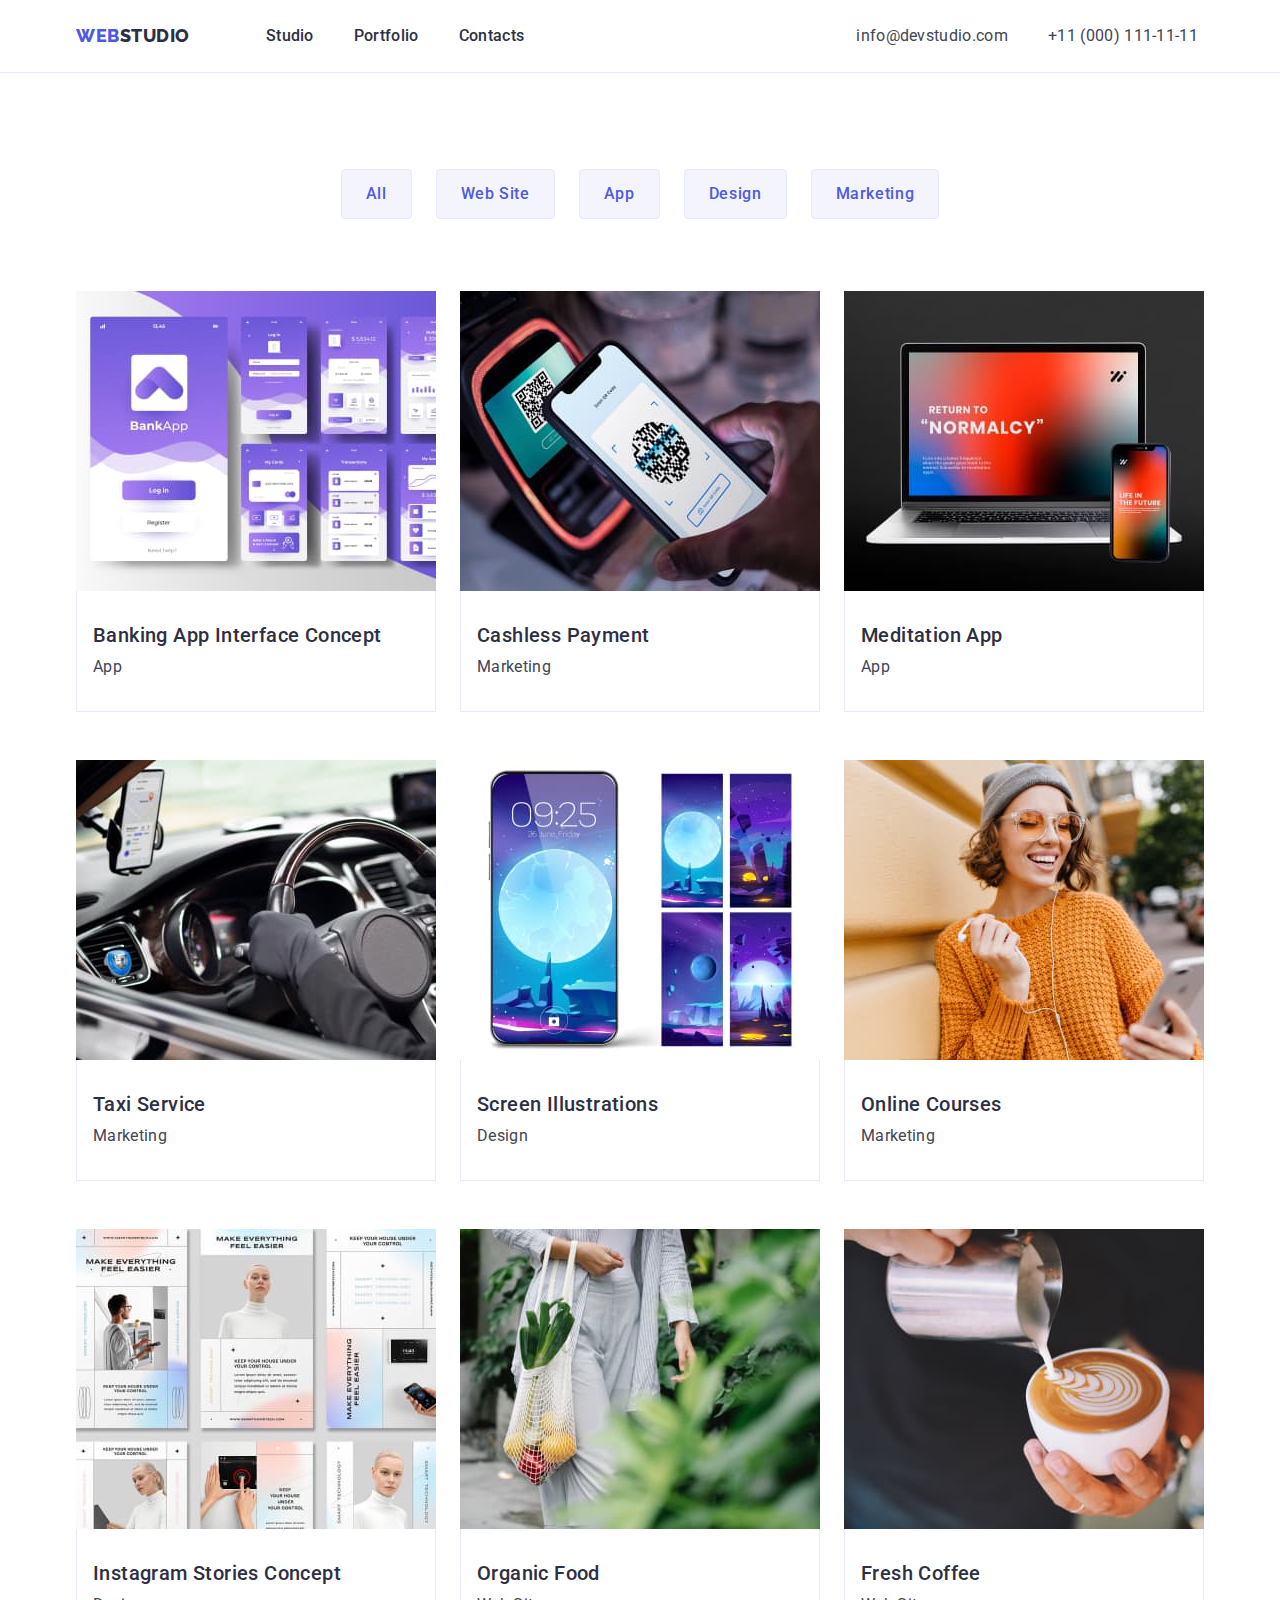
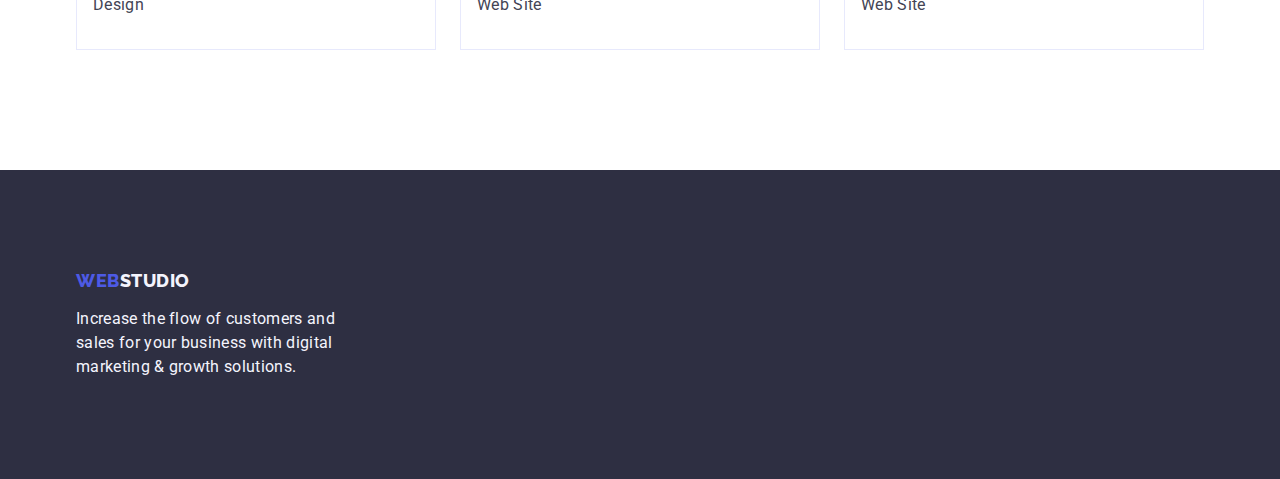
==== portfolio.html @ 588d0594 "Initial commit" ====
<!DOCTYPE html>
<html lang="en">

<head>
    <meta charset="UTF-8">
    <meta http-equiv="X-UA-Compatible" content="IE=edge">
    <meta name="viewport" content="width=device-width, initial-scale=1.0">
    <meta name="description" content="Effective Solutions for Your Business">
    <title>Portfolio</title>

    <link href="https://cdn.jsdelivr.net/npm/modern-normalize@2.0.0/modern-normalize.min.css" rel="stylesheet">

    <link rel="stylesheet" href="./css/styles.css">
    <link
        href="https://fonts.googleapis.com/css2?family=Raleway:wght@800&family=Roboto:wght@400;500;700;900&display=swap"
        rel="stylesheet">
    <link rel="preconnect" href="https://fonts.googleapis.com">
    <link rel="preconnect" href="https://fonts.gstatic.com" crossorigin>

</head>

<body>
    <header class="header">
        <div class="container header-container">
            <!-- Navigation -->
            <nav class="nav-block">
                <a href="./index.html" class="logo link">Web<span class="header-logo-studio">Studio</span></a>
                <ul class="list nav-list">
                    <li> <a href="./index.html" class="nav-link link">Studio</a>
                    </li>
                    <li> <a href="./portfolio.html" class="nav-link link">Portfolio</a>
                    </li>
                    <li> <a href="" class="nav-link link">Contacts</a>
                    </li>
                </ul>
            </nav>

            <!-- Contacts -->
            <address class="contacts">
                <ul class="list contacts-list">
                    <li><a href="mailto:info@devstudio.com" class="contacts-link link">info@devstudio.com</a>
                    </li>
                    <li><a href="tel:+110001111111" class="contacts-link link">+11 (000) 111-11-11</a></li>
                </ul>
            </address>
        </div>
    </header>



    <main>
        <section class="section-portfolio">
            <div class="container">
                <h1 class="visually-hidden">Portfolio</h1>
                <ul class="button-list list">
                    <li><button type="button" class="filter-button">All</button></li>
                    <li><button type="button" class="filter-button">Web Site</button></li>
                    <li><button type="button" class="filter-button">App</button></li>
                    <li><button type="button" class="filter-button">Design</button></li>
                    <li><button type="button" class="filter-button">Marketing</button></li>
                </ul>

                <!-- row1 -->
                <ul class="row-list list">
                    <li class="row-list-item">
                        <a href="" class="link">
                            <img src="./images/Portfolio/img1-1.jpg" alt="bank app" width="360" height="300">
                            <div class="project-card-container">
                                <h2 class="project-card-title">Banking App Interface Concept</h2>
                                <p class="project-card-text">App</p>
                            </div>
                        </a>
                    </li>
                    <li class="row-list-item">
                        <a href="" class="link"><img src="./images/Portfolio/img1-2.jpg" alt="payment" width="360"
                                height="300">
                            <div class="project-card-container">
                                <h2 class="project-card-title">Cashless Payment</h2>
                                <p class="project-card-text">Marketing</p>
                            </div>
                        </a>
                    </li>
                    <li class="row-list-item">
                        <a href="" class="link"><img src="./images/Portfolio/img1-3.jpg" alt="meditation app"
                                width="360" height="300">
                            <div class="project-card-container">
                                <h2 class="project-card-title">Meditation App</h2>
                                <p class="project-card-text">App</p>
                            </div>
                        </a>
                    </li>

                    <li class="row-list-item">
                        <a href="" class="link">
                            <img src="./images/Portfolio/img2-1.jpg" alt="taxi driver" width="360" height="300">
                            <div class="project-card-container">
                                <h2 class="project-card-title">Taxi Service</h2>
                                <p class="project-card-text">Marketing</p>
                            </div>
                        </a>
                    </li>
                    <li class="row-list-item">
                        <a href="" class="link">
                            <img src="./images/Portfolio/img2-2.jpg" alt="screen illustrations" width="360"
                                height="300">
                            <div class="project-card-container">
                                <h2 class="project-card-title">Screen Illustrations</h2>
                                <p class="project-card-text">Design</p>
                            </div>
                        </a>
                    </li>
                    <li class="row-list-item">
                        <a href="" class="link">
                            <img src="./images/Portfolio/img2-3.jpg" alt="woman with phone" width="360" height="300">
                            <div class="project-card-container">
                                <h2 class="project-card-title">Online Courses</h2>
                                <p class="project-card-text">Marketing</p>
                            </div>
                        </a>
                    </li>

                    <li class="row-list-item">
                        <a href="" class="link">
                            <img src="./images/Portfolio/img3-1.jpg" alt="Instagram Stories" width="360" height="300">
                            <div class="project-card-container">
                                <h2 class="project-card-title">Instagram Stories Concept</h2>
                                <p class="project-card-text">Design</p>
                            </div>
                        </a>
                    </li>
                    <li class="row-list-item">
                        <a href="" class="link">
                            <img src="./images/Portfolio/img3-2.jpg" alt="Organic Food" width="360" height="300">
                            <div class="project-card-container">
                                <h2 class="project-card-title">Organic Food</h2>
                                <p class="project-card-text">Web Site</p>
                            </div>
                        </a>
                    </li>
                    <li class="row-list-item">
                        <a href="" class="link">
                            <img src="./images/Portfolio/img3-3.jpg" alt="Fresh Coffee" width="360" height="300">
                            <div class="project-card-container">
                                <h2 class="project-card-title">Fresh Coffee</h2>
                                <p class="project-card-text">Web Site</p>
                            </div>
                        </a>
                    </li>
                </ul>
            </div>
        </section>
    </main>




    <!-- footer -->
    <footer class="footer">
        <div class="container">
            <a href="./index.html" class="footer-logo footer-link">Web<span class="footer-logo-studio">Studio</span>
            </a>
            <p class="footer-text">Increase the flow of customers and sales for your business with digital marketing &
                growth solutions.</p>
        </div>
    </footer>

</body>
---- css/styles.css ----
:root {
    --primary-brand-color: #4D5AE5;
    --navbar-color: #2E2F42;
    --navbar-contacts-color: #434455;
    --footer-text-color: #F4F4FD;
    --button-border-color: #e7e9fc;
}

body {
    font-family: 'Raleway', sans-serif;
    font-family: "Roboto", sans-serif;
    background: #FFFFFF;
    min-height: 100vh;
    color: #434455
}

main {}

h1,
h2,
h3,
h4,
h5,
h6,
ul,
li,
p {
    margin: 0;
}

header {
    background: #FFFFFF;
}

a {
    text-decoration: none;
}

ul {
    list-style-type: none;
}

.list {
    list-style: none;
}

.link {
    text-decoration: none;
}

.link:hover {
    color: #404bbf
}

.link:active {
    color: #404bbf;
}

.link:focus {
    color: #404bbf;
}

img {
    display: block;
}

.container {
    width: 1158px;
    margin: 0 auto;
    padding: 0 15px;
}

.section {
    margin: 0 auto;
    padding: 0 15px
}

/*=============================================
=                   header                    =
=============================================*/

.header {
    border-bottom: 1px solid #e7e9fc;
    padding: 24px 0;
}

.header-container {
    display: flex;
    padding-right: 0;
    padding-left: 0;
    padding: 0 15px;
}


.logo {
    color: var(--primary-brand-color);
    font-family: "Raleway", sans-serif;
    text-decoration: none;
    text-transform: uppercase;
    font-weight: 800;
    font-size: 18px;
    line-height: 1.17;
    letter-spacing: 0.03em;
    margin-right: 76px;
}


.header-logo-studio {
    color: var(--navbar-color);
}

.nav-block {
    display: flex;
    align-items: center;
    margin-right: 332px;
}

.nav-list {
    display: flex;
    gap: 40px;
    padding-left: 0;
}

.nav-link {
    font-weight: 500;
    font-size: 16px;
    line-height: 1.5;
    letter-spacing: 0.02em;
    color: var(--navbar-color);
    padding: 24px 0;
}

.nav-link:hover {
    color: #404bbf
}

.nav-link:active {
    color: #404bbf
}

.contacts {
    font-style: normal;

}

.contacts-list {
    display: flex;
    padding-left: 0;
    gap: 40px;
}

.contacts-link {
    font-size: 16px;
    line-height: 1.5;
    letter-spacing: 0.02em;
    color: var(--navbar-contacts-color);
    line-height: 24px;
}


.contacts-link:hover {
    color: #404bbf;
}

.contacts-link:active {
    color: #404bbf;
}

.contacts-link:focus {
    color: #404bbf;
}

/*=============================================
=                    main                     =
=============================================*/

/* 1 Section Title block */
.title-block {
    background: #2E2F42;
    padding: 188px 0;
}

.title-container {
    padding: 0;
    max-width: 496px;
    align-items: center;
    margin: 0 auto;
}

.title-text {
    display: flex;
    font-style: normal;
    font-weight: 700;
    font-size: 56px;
    line-height: 1.07;
    text-align: center;
    letter-spacing: 0.02em;
    color: #FFFFFF;
    margin-bottom: 48px;
    max-width: 496px;


}

.title-button {
    font-family: "Roboto", sans-serif;
    font-weight: 500;
    font-size: 16px;
    letter-spacing: 0.04em;
    color: #FFFFFF;
    cursor: pointer;
    background-color: var(--primary-brand-color);
    font-style: normal;
    line-height: 1.5;

    margin-top: 48px;
    margin: 0 auto;
    display: block;
    min-width: 169px;
    height: 56px;
    border: none;
    border-radius: 4px;
}

.title-button:hover {
    background-color: #404BBF;
}

.title-button:active {
    background-color: #404BBF;
}

.title-button:focus {
    background-color: #404BBF;
}

/* 2 Section about */

.visually-hidden {
    position: absolute;
    width: 1px;
    height: 1px;
    margin: -1px;
    border: 0;
    padding: 0;

    white-space: nowrap;
    clip-path: inset(100%);
    clip: rect(0 0 0 0);
    overflow: hidden;
}

.about {
    padding: 120px 0;
}

.about-title {
    font-weight: 500;
    font-size: 20px;
    line-height: 1.2;
    letter-spacing: 0.02em;
    color: var(--navbar-color);

}

.about-list {
    display: flex;
    gap: 24px;
    max-height: 104px;
    padding-left: 0;
}

.about-list-item {
    width: calc((100% - 72px) / 4);
}

.section-about-title {
    font-weight: 500;
    font-size: 20px;
    line-height: 1.2;
    letter-spacing: 0.02em;
    color: var(--navbar-color);
    margin-bottom: 8px;
}

.section-about-text {
    font-size: 16px;
    line-height: 1.5;
    letter-spacing: 0.02em;
    color: var(--navbar-contacts-color);
}

/* 3 Section work */

.work {
    padding-bottom: 120px;
}

.section-work-title {
    font-weight: 700;
    font-size: 36px;
    text-transform: capitalize;
    color: var(--navbar-color);
    line-height: 1.11;
    letter-spacing: 0.02em;
    text-align: center;
    margin-bottom: 72px;
    margin-top: 0;
}

.work-list {
    display: flex;
    gap: 24px;
    padding-left: 0;
}

.work-list-item {
    width: calc((100% - 48px)/3);
}

/* 4 Section Team */
.team {
    padding: 120px 0;
    background-color: #F4F4FD;
}


.team-title {
    font-family: 'Roboto';
    font-style: normal;
    font-weight: 700;
    font-size: 36px;
    line-height: 1.11;
    text-align: center;
    letter-spacing: 0.02em;
    text-transform: capitalize;
    color: #2E2F42;
    margin-bottom: 72px;
}

.team-list {
    display: flex;
    gap: 24px;

    padding-left: 0;

    margin-top: 0px;
    margin-bottom: 0px;
}

.team-list-item {
    text-align: center;
    background: #FFFFFF;
    width: calc((100% - 3 * 24px) / 4);
    border-radius: 0px 0px 4px 4px;
}

.team-card-container {
    padding: 32px 16px;
}

.team-list-name {
    font-style: normal;
    font-weight: 500;
    font-size: 20px;
    line-height: 1.2;
    text-align: center;
    letter-spacing: 0.02em;
    color: #2E2F42;
    margin-bottom: 8px;
    margin-top: 0;
}

.team-list-text {
    font-size: 16px;
    line-height: 1.5;
    letter-spacing: 0.02em;
    text-align: center;
    margin: 0;
}

/*=============================================
=                   footer                    =
=============================================*/
.footer {
    background: #2E2F42;
    padding: 100px 0;
}

.footer-logo {
    color: var(--primary-brand-color);
    font-family: "Raleway", sans-serif;
    text-decoration: none;
    text-transform: uppercase;
    font-weight: 800;
    font-size: 18px;
    line-height: 1.17;
    letter-spacing: 0.03em;
}

.footer-logo-studio {
    color: #f4f4fd;

}

.footer-link {
    margin-bottom: 16px;
    display: inline-block;
}

.footer-text {
    line-height: 1.5;
    letter-spacing: 0.02em;
    color: var(--footer-text-color);
    max-width: 264px;
    margin: 0;
}

/*=============================================
=               Portfolio page                =
=============================================*/

.section-portfolio {
    padding-top: 96px;
    padding-bottom: 120px;
}

.button-list {
    display: flex;
    gap: 24px;
    justify-content: center;
    margin-bottom: 72px;
    padding: 0;
}

.filter-button {
    font-family: "Roboto", sans-serif;
    font-weight: 500;
    font-size: 16px;
    line-height: 1.5;
    letter-spacing: 0.04em;
    color: var(--primary-brand-color);
    background-color: var(--footer-text-color);
    cursor: pointer;

    padding: 12px 24px;
    border: 1px solid var(--button-border-color);
    border-radius: 4px;
}

.filter-button:hover {
    color: #FFFFFF;
    background-color: #404BBF;
    border: 1px solid transparent;
}

.filter-button:focus {
    color: #FFFFFF;
    background-color: #404BBF;
    border: 1px solid transparent;
}

.filter-button:active {
    color: #FFFFFF;
}

.row-list {
    display: flex;
    flex-wrap: wrap;
    column-gap: 24px;
    row-gap: 48px;
    padding: 0;
}

.row-list-item {
    width: calc((100% - 48px)/3)
}

.project-card-container {
    padding: 32px 16px;
    border: 1px solid #e7e9fc;
    border-top: none;
    width: 360px;

}

.project-card-title {
    font-weight: 500;
    font-size: 20px;
    line-height: 1.2;
    letter-spacing: 0.02em;
    color: #2e2f42;
    margin-bottom: 8px;
}

.project-card-text {
    font-size: 16px;
    line-height: 1.5;
    letter-spacing: 0.02em;
    color: #434455;
}
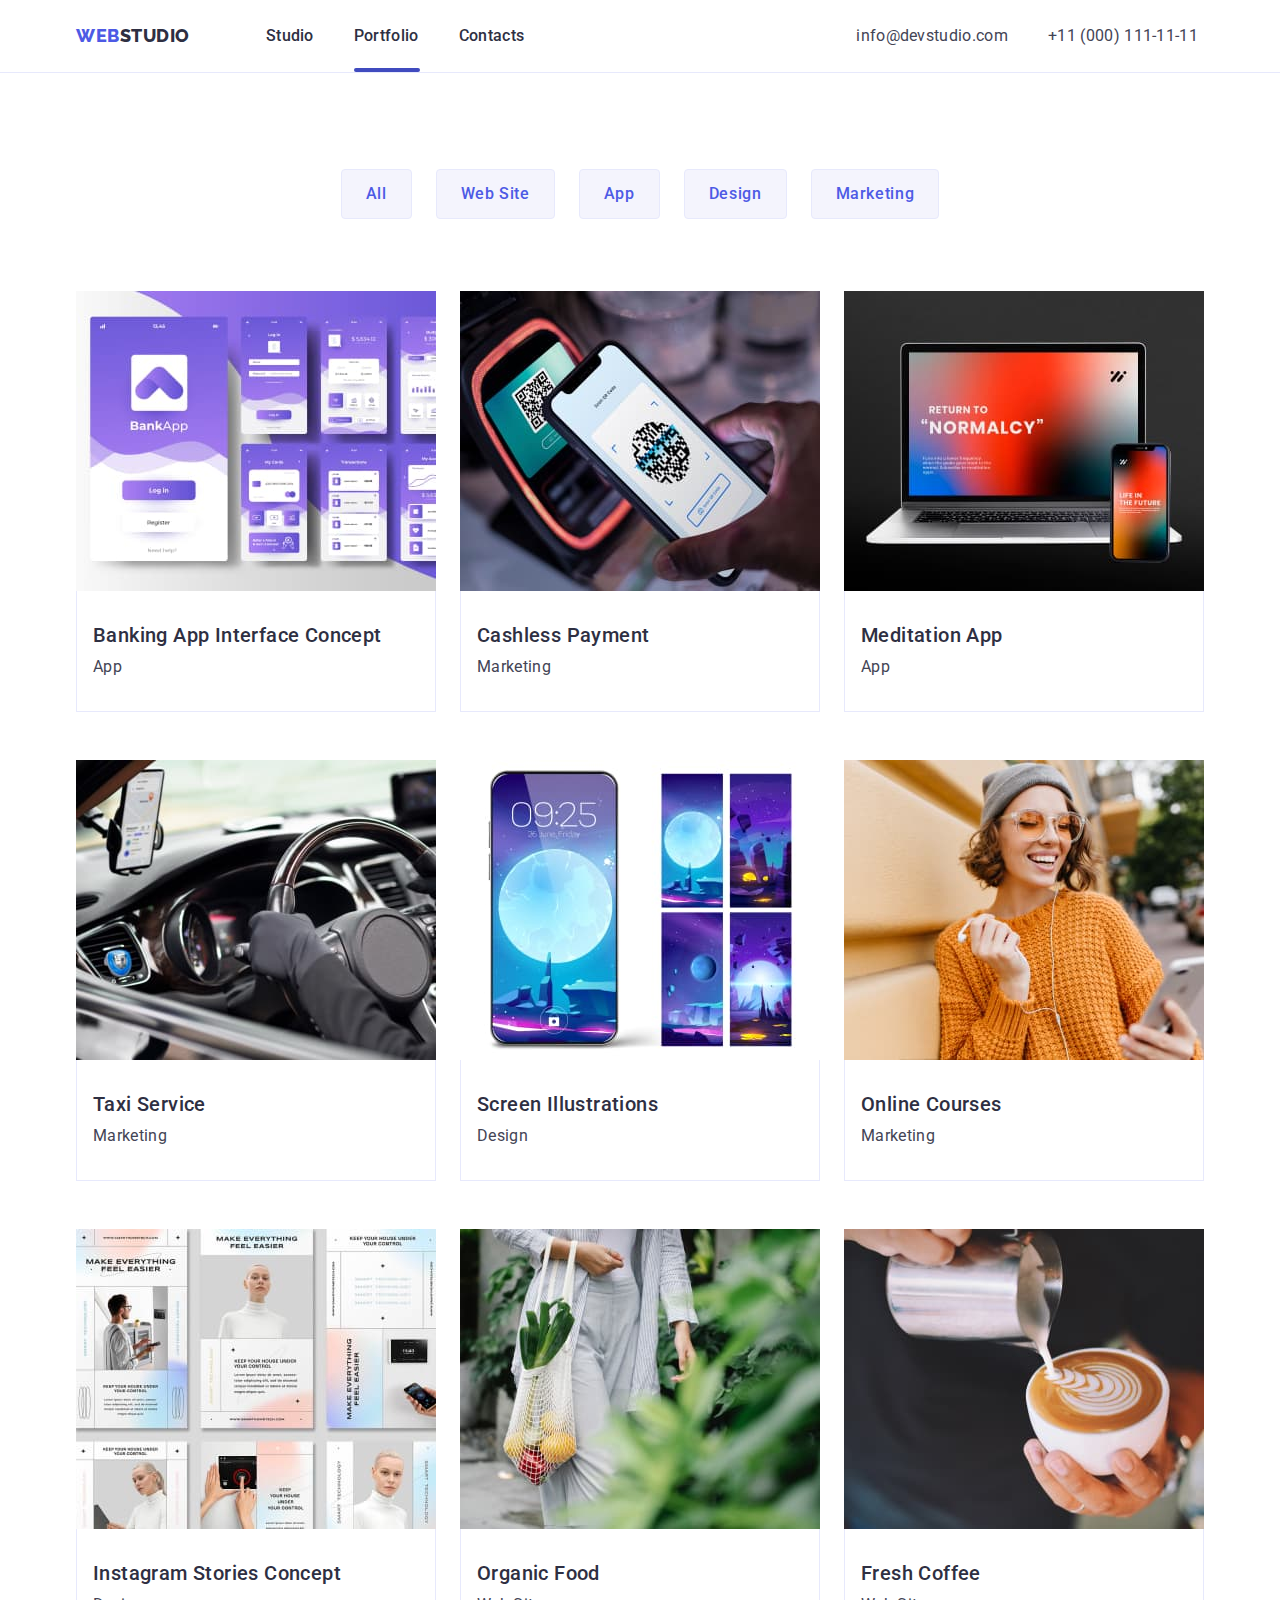
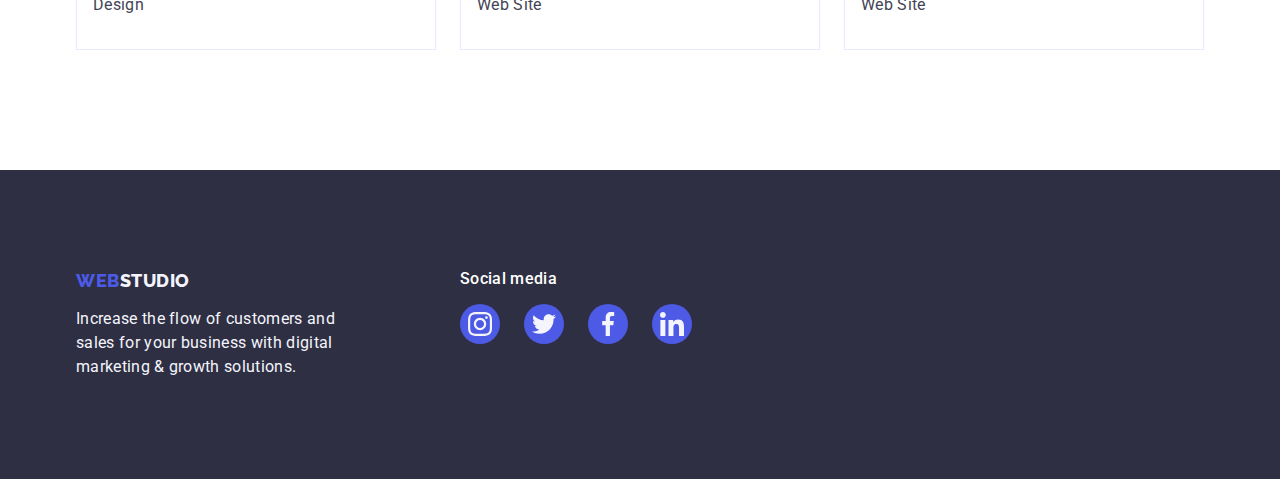
==== commit bbcba45d: "test" ====
--- a/portfolio.html
+++ b/portfolio.html
@@ -28,7 +28,7 @@
                 <ul class="list nav-list">
                     <li> <a href="./index.html" class="nav-link link">Studio</a>
                     </li>
-                    <li> <a href="./portfolio.html" class="nav-link link">Portfolio</a>
+                    <li> <a href="./portfolio.html" class="nav-link link link-active-portfolio">Portfolio</a>
                     </li>
                     <li> <a href="" class="nav-link link">Contacts</a>
                     </li>
@@ -62,18 +62,29 @@
 
                 <!-- row1 -->
                 <ul class="row-list list">
-                    <li class="row-list-item">
-                        <a href="" class="link">
-                            <img src="./images/Portfolio/img1-1.jpg" alt="bank app" width="360" height="300">
+                    <li class="row-list-item ">
+                        <a href="" class="link">
+                            <div class="overlay-box">
+                                <img src="./images/Portfolio/img1-1.jpg" alt="bank app" width="360" height="300">
+                                <div class="overlay">14 Stylish and User-Friendly App Design Concepts · Task Manager App
+                                    · Calorie Tracker App · Exotic Fruit Ecommerce App ·
+                                    Cloud Storage App</div>
+                            </div>
                             <div class="project-card-container">
                                 <h2 class="project-card-title">Banking App Interface Concept</h2>
                                 <p class="project-card-text">App</p>
                             </div>
-                        </a>
-                    </li>
-                    <li class="row-list-item">
-                        <a href="" class="link"><img src="./images/Portfolio/img1-2.jpg" alt="payment" width="360"
-                                height="300">
+
+                        </a>
+                    </li>
+                    <li class="row-list-item">
+                        <a href="" class="link">
+                            <div class="overlay-box">
+                                <img src="./images/Portfolio/img1-2.jpg" alt="payment" width="360" height="300">
+                                <div class="overlay">14 Stylish and User-Friendly App Design Concepts · Task Manager App
+                                    · Calorie Tracker App · Exotic Fruit Ecommerce App ·
+                                    Cloud Storage App</div>
+                            </div>
                             <div class="project-card-container">
                                 <h2 class="project-card-title">Cashless Payment</h2>
                                 <p class="project-card-text">Marketing</p>
@@ -81,8 +92,13 @@
                         </a>
                     </li>
                     <li class="row-list-item">
-                        <a href="" class="link"><img src="./images/Portfolio/img1-3.jpg" alt="meditation app"
-                                width="360" height="300">
+                        <a href="" class="link">
+                            <div class="overlay-box">
+                                <img src="./images/Portfolio/img1-3.jpg" alt="meditation app" width="360" height="300">
+                                <div class="overlay">14 Stylish and User-Friendly App Design Concepts · Task Manager App
+                                    · Calorie Tracker App · Exotic Fruit Ecommerce App ·
+                                    Cloud Storage App</div>
+                            </div>
                             <div class="project-card-container">
                                 <h2 class="project-card-title">Meditation App</h2>
                                 <p class="project-card-text">App</p>
@@ -92,7 +108,12 @@
 
                     <li class="row-list-item">
                         <a href="" class="link">
-                            <img src="./images/Portfolio/img2-1.jpg" alt="taxi driver" width="360" height="300">
+                            <div class="overlay-box">
+                                <img src="./images/Portfolio/img2-1.jpg" alt="taxi driver" width="360" height="300">
+                                <div class="overlay">14 Stylish and User-Friendly App Design Concepts · Task Manager App
+                                    · Calorie Tracker App · Exotic Fruit Ecommerce App ·
+                                    Cloud Storage App</div>
+                            </div>
                             <div class="project-card-container">
                                 <h2 class="project-card-title">Taxi Service</h2>
                                 <p class="project-card-text">Marketing</p>
@@ -101,8 +122,13 @@
                     </li>
                     <li class="row-list-item">
                         <a href="" class="link">
-                            <img src="./images/Portfolio/img2-2.jpg" alt="screen illustrations" width="360"
-                                height="300">
+                            <div class="overlay-box">
+                                <img src="./images/Portfolio/img2-2.jpg" alt="screen illustrations" width="360"
+                                    height="300">
+                                <div class="overlay">14 Stylish and User-Friendly App Design Concepts · Task Manager App
+                                    · Calorie Tracker App · Exotic Fruit Ecommerce App ·
+                                    Cloud Storage App</div>
+                            </div>
                             <div class="project-card-container">
                                 <h2 class="project-card-title">Screen Illustrations</h2>
                                 <p class="project-card-text">Design</p>
@@ -111,7 +137,13 @@
                     </li>
                     <li class="row-list-item">
                         <a href="" class="link">
-                            <img src="./images/Portfolio/img2-3.jpg" alt="woman with phone" width="360" height="300">
+                            <div class="overlay-box">
+                                <img src="./images/Portfolio/img2-3.jpg" alt="woman with phone" width="360"
+                                    height="300">
+                                <div class="overlay">14 Stylish and User-Friendly App Design Concepts · Task Manager App
+                                    · Calorie Tracker App · Exotic Fruit Ecommerce App ·
+                                    Cloud Storage App</div>
+                            </div>
                             <div class="project-card-container">
                                 <h2 class="project-card-title">Online Courses</h2>
                                 <p class="project-card-text">Marketing</p>
@@ -121,7 +153,14 @@
 
                     <li class="row-list-item">
                         <a href="" class="link">
-                            <img src="./images/Portfolio/img3-1.jpg" alt="Instagram Stories" width="360" height="300">
+                            <div class="overlay-box">
+
+                                <img src="./images/Portfolio/img3-1.jpg" alt="Instagram Stories" width="360"
+                                    height="300">
+                                <div class="overlay">14 Stylish and User-Friendly App Design Concepts · Task Manager App
+                                    · Calorie Tracker App · Exotic Fruit Ecommerce App ·
+                                    Cloud Storage App</div>
+                            </div>
                             <div class="project-card-container">
                                 <h2 class="project-card-title">Instagram Stories Concept</h2>
                                 <p class="project-card-text">Design</p>
@@ -130,7 +169,12 @@
                     </li>
                     <li class="row-list-item">
                         <a href="" class="link">
-                            <img src="./images/Portfolio/img3-2.jpg" alt="Organic Food" width="360" height="300">
+                            <div class="overlay-box">
+                                <img src="./images/Portfolio/img3-2.jpg" alt="Organic Food" width="360" height="300">
+                                <div class="overlay">14 Stylish and User-Friendly App Design Concepts · Task Manager App
+                                    · Calorie Tracker App · Exotic Fruit Ecommerce App ·
+                                    Cloud Storage App</div>
+                            </div>
                             <div class="project-card-container">
                                 <h2 class="project-card-title">Organic Food</h2>
                                 <p class="project-card-text">Web Site</p>
@@ -139,7 +183,12 @@
                     </li>
                     <li class="row-list-item">
                         <a href="" class="link">
-                            <img src="./images/Portfolio/img3-3.jpg" alt="Fresh Coffee" width="360" height="300">
+                            <div class="overlay-box">
+                                <img src="./images/Portfolio/img3-3.jpg" alt="Fresh Coffee" width="360" height="300">
+                                <div class="overlay">14 Stylish and User-Friendly App Design Concepts · Task Manager App
+                                    · Calorie Tracker App · Exotic Fruit Ecommerce App ·
+                                    Cloud Storage App</div>
+                            </div>
                             <div class="project-card-container">
                                 <h2 class="project-card-title">Fresh Coffee</h2>
                                 <p class="project-card-text">Web Site</p>
@@ -156,12 +205,64 @@
 
     <!-- footer -->
     <footer class="footer">
-        <div class="container">
-            <a href="./index.html" class="footer-logo footer-link">Web<span class="footer-logo-studio">Studio</span>
-            </a>
-            <p class="footer-text">Increase the flow of customers and sales for your business with digital marketing &
-                growth solutions.</p>
+        <div class="container footer-container">
+            <div>
+                <a href="./index.html" class="footer-logo footer-link">Web<span class="footer-logo-studio">Studio</span>
+                </a>
+                <p class="footer-text">Increase the flow of customers and sales for your business with digital marketing
+                    &
+                    growth solutions.</p>
+            </div>
+            <div class="block-footer-icon">
+
+                <h3 class="footer-social-title">Social media</h3>
+
+                <ul class="footer-icon-list">
+                    <li>
+                        <a href="https://www.instagram.com">
+                            <div class="icon footer-icon-bg">
+                                <svg class="footer-icon">
+                                    <use href="./images/icons.svg#instagram-footer" width="24" height="24">
+                                    </use>
+                                </svg>
+                            </div>
+                        </a>
+                    </li>
+                    <li>
+                        <a href="https://www.twitter.com">
+                            <div class="icon footer-icon-bg">
+                                <svg class="footer-icon">
+                                    <use href="./images/icons.svg#twitter-footer" width="24" height="24">
+                                    </use>
+                                </svg>
+                            </div>
+                        </a>
+                    </li>
+                    <li>
+                        <a href="https://www.facebook.com">
+                            <div class="icon footer-icon-bg">
+                                <svg class="footer-icon">
+                                    <use href="./images/icons.svg#facebook-footer" width="24" height="24">
+                                    </use>
+                                </svg>
+                            </div>
+                        </a>
+                    </li>
+                    <li>
+                        <a href="https://www.linkedin.com">
+                            <div class="icon footer-icon-bg">
+                                <svg class="footer-icon">
+                                    <use href="./images/icons.svg#linkedin-footer" width="24" height="24">
+                                    </use>
+                                </svg>
+                            </div>
+                        </a>
+                    </li>
+                </ul>
+
+            </div>
         </div>
     </footer>
 
+
 </body>--- a/css/styles.css
+++ b/css/styles.css
@@ -115,6 +115,31 @@
     margin-right: 332px;
 }
 
+/* ???????????? */
+.link-active::after {
+    content: "";
+    display: flex;
+    position: absolute;
+    width: 48px;
+    height: 4px;
+    background: #404BBF;
+    border-radius: 2px;
+    margin-top: 20px;
+    color: #404BBF;
+}
+
+.link-active-portfolio::after {
+    content: "";
+    display: flex;
+    position: absolute;
+    width: 66px;
+    height: 4px;
+    background: #404BBF;
+    border-radius: 2px;
+    margin-top: 20px;
+}
+
+/* ???????????????? */
 .nav-list {
     display: flex;
     gap: 40px;
@@ -176,8 +201,12 @@
 
 /* 1 Section Title block */
 .title-block {
-    background: #2E2F42;
+    max-width: 1440px;
     padding: 188px 0;
+    background-size: cover;
+    background-image: linear-gradient(to top, rgba(46, 47, 66, 0.7), rgba(46, 47, 66, 0.7)), url(/images/title-bg.jpg);
+    background-color: #2E2F42;
+
 }
 
 .title-container {
@@ -236,19 +265,7 @@
 
 /* 2 Section about */
 
-.visually-hidden {
-    position: absolute;
-    width: 1px;
-    height: 1px;
-    margin: -1px;
-    border: 0;
-    padding: 0;
-
-    white-space: nowrap;
-    clip-path: inset(100%);
-    clip: rect(0 0 0 0);
-    overflow: hidden;
-}
+
 
 .about {
     padding: 120px 0;
@@ -266,8 +283,8 @@
 .about-list {
     display: flex;
     gap: 24px;
-    max-height: 104px;
     padding-left: 0;
+    align-items: center;
 }
 
 .about-list-item {
@@ -288,6 +305,15 @@
     line-height: 1.5;
     letter-spacing: 0.02em;
     color: var(--navbar-contacts-color);
+}
+
+/* icon about */
+.about-icon {
+    display: flex;
+    justify-content: center;
+    background-color: #F4F4FD;
+    padding: 24px 0;
+    border-radius: 4px;
 }
 
 /* 3 Section work */
@@ -341,9 +367,7 @@
 .team-list {
     display: flex;
     gap: 24px;
-
     padding-left: 0;
-
     margin-top: 0px;
     margin-bottom: 0px;
 }
@@ -352,6 +376,8 @@
     text-align: center;
     background: #FFFFFF;
     width: calc((100% - 3 * 24px) / 4);
+
+    box-shadow: 0px 1px 6px rgba(46, 47, 66, 0.08), 0px 1px 1px rgba(46, 47, 66, 0.16), 0px 2px 1px rgba(46, 47, 66, 0.08);
     border-radius: 0px 0px 4px 4px;
 }
 
@@ -377,6 +403,66 @@
     letter-spacing: 0.02em;
     text-align: center;
     margin: 0;
+    margin-bottom: 8px;
+}
+
+.team-icon {
+    position: absolute;
+    left: 30%;
+    right: 30%;
+    top: 30%;
+    bottom: 30%;
+    max-width: 16px;
+    max-height: 16px;
+}
+
+.team-icon-bg {
+    background-color: #4D5AE5;
+    border-radius: 50%;
+    width: 40px;
+    height: 40px;
+    position: relative;
+}
+
+.team-icon-bg:hover {
+    background-color: #404BBF;
+    ;
+}
+
+.team-block-icon {
+    display: flex;
+    gap: 24px;
+}
+
+/* Section customers */
+.customers {
+    padding: 120px 0;
+}
+
+.customers-block-icon {
+    display: flex;
+    gap: 24px;
+    justify-content: center;
+    align-items: center;
+    padding: 0;
+}
+
+.block-icon {
+    border: 1px solid #8E8F99;
+    border-radius: 4px;
+    width: 168px;
+    height: 88px;
+    padding: 16px 32px;
+}
+
+.block-icon:hover {
+    border: 1px solid #404BBF;
+}
+
+.logo-customers {
+    width: 104px;
+    height: 56px;
+    fill: #0015ff;
 }
 
 /*=============================================
@@ -416,6 +502,54 @@
     margin: 0;
 }
 
+.footer-container {
+    display: flex;
+    gap: 120px;
+}
+
+.footer-icon-bg {
+    background-color: #4D5AE5;
+    border-radius: 50%;
+    width: 40px;
+    height: 40px;
+    position: relative;
+}
+
+.footer-icon-bg:hover {
+    background-color: #31D0AA;
+}
+
+.footer-icon {
+    position: absolute;
+    left: 20%;
+    right: 20%;
+    top: 20%;
+    bottom: 20%;
+    max-width: 24px;
+    max-height: 24px;
+}
+
+.footer-icon-list {
+    display: flex;
+    gap: 24px;
+    align-items: center;
+    justify-content: center;
+    padding: 0;
+    margin-top: 16px;
+}
+
+.footer-social-title {
+    font-weight: 500;
+    font-size: 16px;
+    letter-spacing: 0.02em;
+    line-height: 1, 5;
+    color: #FFFFFF;
+    margin: 0;
+    padding: 0;
+}
+
+.block-footer-icon {}
+
 /*=============================================
 =               Portfolio page                =
 =============================================*/
@@ -473,7 +607,18 @@
 }
 
 .row-list-item {
-    width: calc((100% - 48px)/3)
+    width: calc((100% - 48px)/3);
+}
+
+
+
+
+
+.row-list-item:hover,
+.row-list-item:focus {
+    box-shadow: 0px 1px 6px rgba(46, 47, 66, 0.08),
+        0px 1px 1px rgba(46, 47, 66, 0.16),
+        0px 2px 1px rgba(46, 47, 66, 0.08);
 }
 
 .project-card-container {
@@ -498,4 +643,89 @@
     line-height: 1.5;
     letter-spacing: 0.02em;
     color: #434455;
-}+}
+
+
+/* overlay */
+.overlay-box {
+    position: relative;
+    overflow: hidden;
+}
+
+.overlay {
+    position: absolute;
+    top: 0;
+    left: 0;
+    width: 100%;
+    height: 100%;
+    background-color: #4d5ae5ec;
+    transform: translateY(100%);
+    transition: transform 250ms ease-in-out;
+    /* text */
+    font-family: 'Roboto';
+    font-style: normal;
+    font-weight: 400;
+    font-size: 16px;
+    line-height: 1.5;
+    letter-spacing: 0.02em;
+    color: #F4F4FD;
+    text-align: center;
+    padding-top: 40px;
+    padding-left: 32px;
+    padding-right: 32px;
+
+}
+
+.row-list-item:hover .overlay {
+    transform: translateY(0);
+}
+
+
+
+
+
+
+/* modal?????????????????????????? */
+.visually-hidden {
+    position: absolute;
+    width: 1px;
+    height: 1px;
+    margin: -1px;
+    border: 0;
+    padding: 0;
+    white-space: nowrap;
+    clip-path: inset(100%);
+    clip: rect(0 0 0 0);
+    overflow: hidden;
+}
+
+.modal {
+    position: absolute;
+    width: 408px;
+    height: 584px;
+    background: #FCFCFC;
+    box-shadow: 0px 1px 1px rgba(0, 0, 0, 0.14), 0px 1px 3px rgba(0, 0, 0, 0.12), 0px 2px 1px rgba(0, 0, 0, 0.2);
+    border-radius: 4px;
+}
+
+.is-hidden {
+    visibility: hidden;
+    opacity: unset;
+    pointer-events: fill;
+}
+
+.backdrop {
+    position: relative;
+    display: flex;
+    justify-content: center;
+    background: rgba(46, 47, 66, 0.4);
+}
+
+.close-btn {
+    width: 24px;
+    height: 24px;
+    left: 876px;
+    top: 104px;
+}
+
+/* modal????????????????? */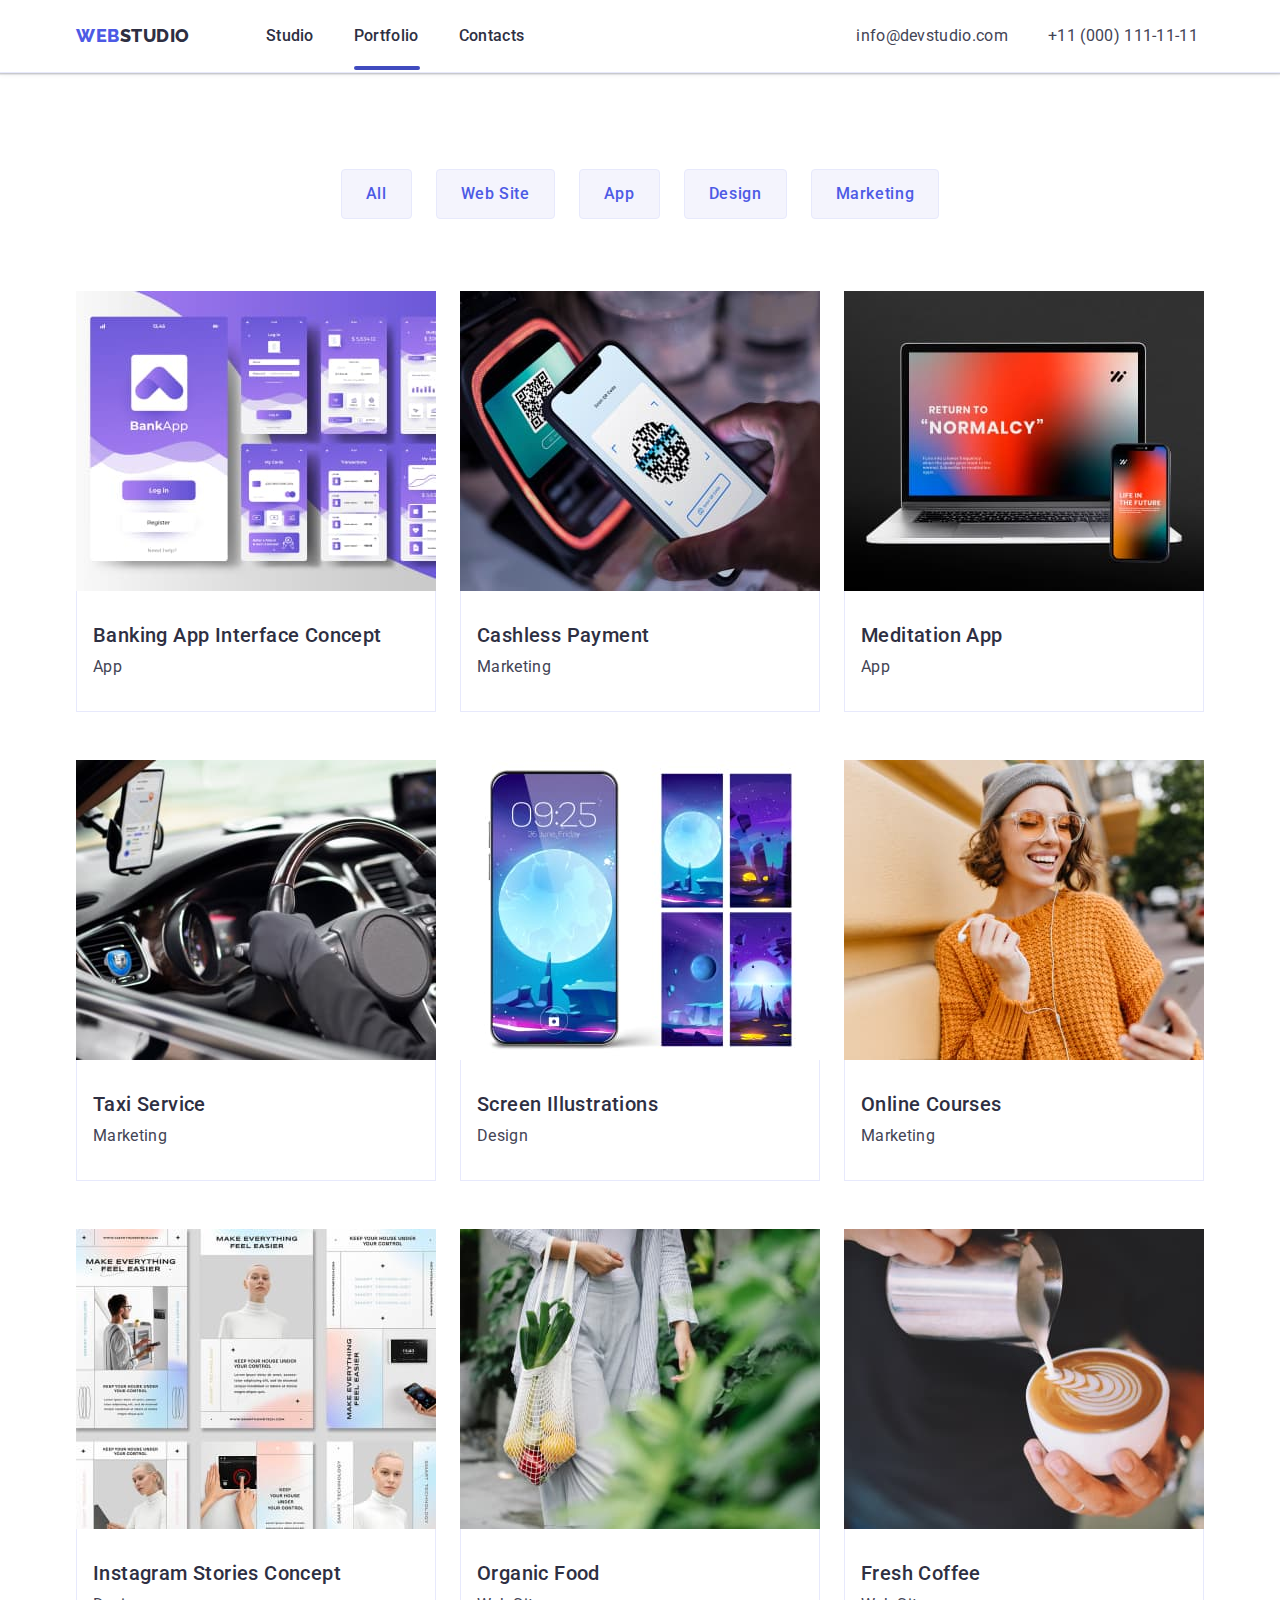
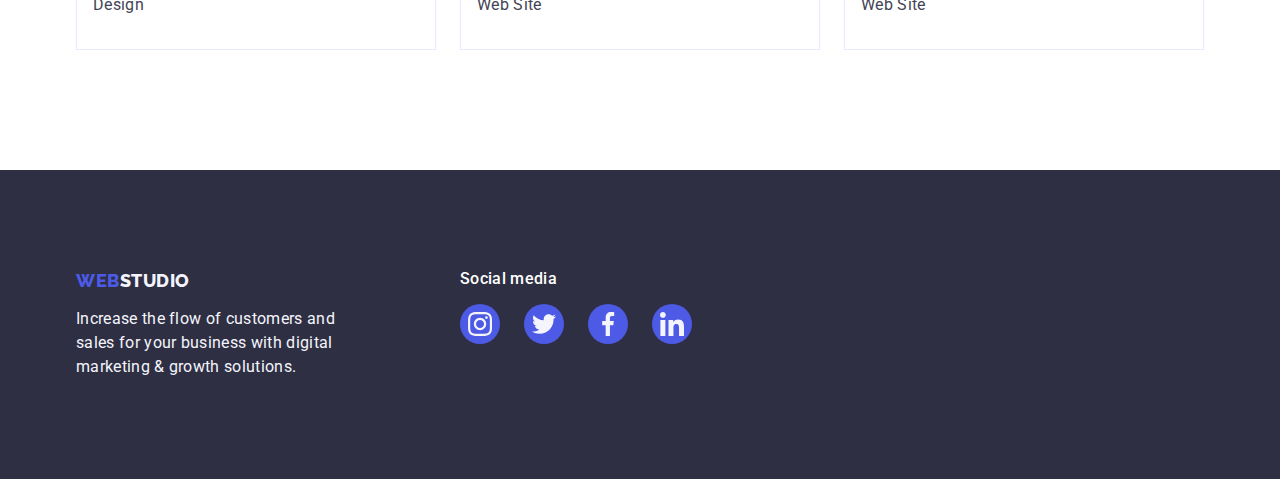
==== commit a3aafa4c: "2" ====
--- a/portfolio.html
+++ b/portfolio.html
@@ -26,7 +26,7 @@
             <nav class="nav-block">
                 <a href="./index.html" class="logo link">Web<span class="header-logo-studio">Studio</span></a>
                 <ul class="list nav-list">
-                    <li> <a href="./index.html" class="nav-link link">Studio</a>
+                    <li> <a href="./index.html" class="nav-link link ">Studio</a>
                     </li>
                     <li> <a href="./portfolio.html" class="nav-link link link-active-portfolio">Portfolio</a>
                     </li>
--- a/css/styles.css
+++ b/css/styles.css
@@ -2,8 +2,10 @@
     --primary-brand-color: #4D5AE5;
     --navbar-color: #2E2F42;
     --navbar-contacts-color: #434455;
+    --text-color: #434455;
     --footer-text-color: #F4F4FD;
     --button-border-color: #e7e9fc;
+    --ocean-link-color: #404BBF;
 }
 
 body {
@@ -11,7 +13,8 @@
     font-family: "Roboto", sans-serif;
     background: #FFFFFF;
     min-height: 100vh;
-    color: #434455
+    color: var(--text-color);
+
 }
 
 main {}
@@ -49,15 +52,15 @@
 }
 
 .link:hover {
-    color: #404bbf
+    color: var(--ocean-link-color);
 }
 
 .link:active {
-    color: #404bbf;
+    color: var(--ocean-link-color);
 }
 
 .link:focus {
-    color: #404bbf;
+    color: var(--ocean-link-color);
 }
 
 img {
@@ -82,6 +85,9 @@
 .header {
     border-bottom: 1px solid #e7e9fc;
     padding: 24px 0;
+    box-shadow: 0px 2px 1px rgba(46, 47, 66, 0.08),
+        0px 1px 1px rgba(46, 47, 66, 0.16),
+        0px 1px 6px rgba(46, 47, 66, 0.08)
 }
 
 .header-container {
@@ -113,33 +119,49 @@
     display: flex;
     align-items: center;
     margin-right: 332px;
+    position: relative;
 }
 
 /* ???????????? */
-.link-active::after {
+
+.link-active-studio {
+    transition: color 250ms cubic-bezier(0.4, 0, 0.2, 1);
+    position: relative;
+}
+
+.link-active-portfolio {
+    transition: color 250ms cubic-bezier(0.4, 0, 0.2, 1);
+    position: relative;
+}
+
+.link-active-studio::after {
     content: "";
-    display: flex;
     position: absolute;
     width: 48px;
     height: 4px;
-    background: #404BBF;
+    background: var(--ocean-link-color);
     border-radius: 2px;
-    margin-top: 20px;
-    color: #404BBF;
+    color: #404bbf;
+    left: 0;
+    bottom: -1px;
 }
 
 .link-active-portfolio::after {
     content: "";
-    display: flex;
     position: absolute;
     width: 66px;
     height: 4px;
-    background: #404BBF;
+    background: #404bbf;
     border-radius: 2px;
-    margin-top: 20px;
+    left: 0;
+    bottom: -1px;
 }
 
 /* ???????????????? */
+.nav-list-item {
+    position: relative;
+}
+
 .nav-list {
     display: flex;
     gap: 40px;
@@ -156,11 +178,11 @@
 }
 
 .nav-link:hover {
-    color: #404bbf
+    color: #404bbf;
 }
 
 .nav-link:active {
-    color: #404bbf
+    color: #404bbf;
 }
 
 .contacts {
@@ -180,15 +202,18 @@
     letter-spacing: 0.02em;
     color: var(--navbar-contacts-color);
     line-height: 24px;
+
+    transition: color 250ms cubic-bezier(0.4, 0, 0.2, 1);
+    ;
 }
 
 
 .contacts-link:hover {
-    color: #404bbf;
+    color: var(--ocean-link-color);
 }
 
 .contacts-link:active {
-    color: #404bbf;
+    color: var(--ocean-link-color);
 }
 
 .contacts-link:focus {
@@ -204,9 +229,10 @@
     max-width: 1440px;
     padding: 188px 0;
     background-size: cover;
-    background-image: linear-gradient(to top, rgba(46, 47, 66, 0.7), rgba(46, 47, 66, 0.7)), url(/images/title-bg.jpg);
-    background-color: #2E2F42;
-
+    background-image: linear-gradient(rgba(46, 47, 66, 0.7), rgba(46, 47, 66, 0.7)), url(../images/title-bg.jpg);
+    background-repeat: no-repeat;
+    background-position: center;
+    background-size: cover;
 }
 
 .title-container {
@@ -249,18 +275,20 @@
     height: 56px;
     border: none;
     border-radius: 4px;
+    transition: background-color 250ms cubic-bezier(0.4, 0, 0.2, 1);
+
 }
 
 .title-button:hover {
-    background-color: #404BBF;
+    background-color: var(--ocean-link-color);
 }
 
 .title-button:active {
-    background-color: #404BBF;
+    background-color: var(--ocean-link-color);
 }
 
 .title-button:focus {
-    background-color: #404BBF;
+    background-color: var(--ocean-link-color);
 }
 
 /* 2 Section about */
@@ -304,7 +332,7 @@
     font-size: 16px;
     line-height: 1.5;
     letter-spacing: 0.02em;
-    color: var(--navbar-contacts-color);
+    color: var(--text-color);
 }
 
 /* icon about */
@@ -314,6 +342,8 @@
     background-color: #F4F4FD;
     padding: 24px 0;
     border-radius: 4px;
+    align-items: center;
+    margin-bottom: 8px;
 }
 
 /* 3 Section work */
@@ -383,6 +413,10 @@
 
 .team-card-container {
     padding: 32px 16px;
+}
+
+.our-team-container {
+    padding: 32px 0;
 }
 
 .team-list-name {
@@ -417,7 +451,7 @@
 }
 
 .team-icon-bg {
-    background-color: #4D5AE5;
+    background-color: var(--primary-brand-color);
     border-radius: 50%;
     width: 40px;
     height: 40px;
@@ -425,7 +459,7 @@
 }
 
 .team-icon-bg:hover {
-    background-color: #404BBF;
+    background-color: var(--ocean-link-color);
     ;
 }
 
@@ -453,17 +487,24 @@
     width: 168px;
     height: 88px;
     padding: 16px 32px;
+
 }
 
 .block-icon:hover {
-    border: 1px solid #404BBF;
+    border: 1px solid var(--ocean-link-color);
+}
+
+.block-icon:hover .logo-customers {
+    fill: var(--ocean-link-color);
 }
 
 .logo-customers {
     width: 104px;
     height: 56px;
-    fill: #0015ff;
-}
+    fill: #8E8F99;
+}
+
+.logo-customers:hover {}
 
 /*=============================================
 =                   footer                    =
@@ -508,7 +549,7 @@
 }
 
 .footer-icon-bg {
-    background-color: #4D5AE5;
+    background-color: var(--primary-brand-color);
     border-radius: 50%;
     width: 40px;
     height: 40px;
@@ -642,7 +683,7 @@
     font-size: 16px;
     line-height: 1.5;
     letter-spacing: 0.02em;
-    color: #434455;
+    color: var(--text-color);
 }
 
 
@@ -658,7 +699,7 @@
     left: 0;
     width: 100%;
     height: 100%;
-    background-color: #4d5ae5ec;
+    background-color: var(--primary-brand-color);
     transform: translateY(100%);
     transition: transform 250ms ease-in-out;
     /* text */
@@ -700,6 +741,7 @@
 }
 
 .modal {
+    z-index: 1;
     position: absolute;
     width: 408px;
     height: 584px;
@@ -714,18 +756,58 @@
     pointer-events: fill;
 }
 
+.modal-container {}
+
 .backdrop {
-    position: relative;
-    display: flex;
-    justify-content: center;
     background: rgba(46, 47, 66, 0.4);
+    position: fixed;
+    width: 100%;
+    height: 100%;
+    cursor: pointer;
+    z-index: 1;
+}
+
+.modal-active {
+    position: absolute;
+    width: 408px;
+    height: 584px;
+
+    top: 50%;
+    left: 50%;
+
+    cursor: default;
+    display: flex;
+    justify-content: end;
+    transform: translate(-50%, -50%);
+
+
+    background: #FCFCFC;
+    box-shadow: 0px 1px 1px rgba(0, 0, 0, 0.14), 0px 1px 3px rgba(0, 0, 0, 0.12), 0px 2px 1px rgba(0, 0, 0, 0.2);
+    border-radius: 4px;
+
+    padding-top: 24px;
+    padding-right: 24px;
 }
 
 .close-btn {
+
+    right: 5px;
+    top: 5px;
     width: 24px;
     height: 24px;
-    left: 876px;
-    top: 104px;
+    cursor: pointer;
+    background: #E7E9FC;
+    border: 1px solid rgba(0, 0, 0, 0.1);
+    border-radius: 50%;
+    display: flex;
+    justify-content: center;
+    align-items: center;
+    padding: 8px;
+}
+
+.close-btn-svg {
+    padding: 0;
+    margin: 0;
 }
 
 /* modal????????????????? */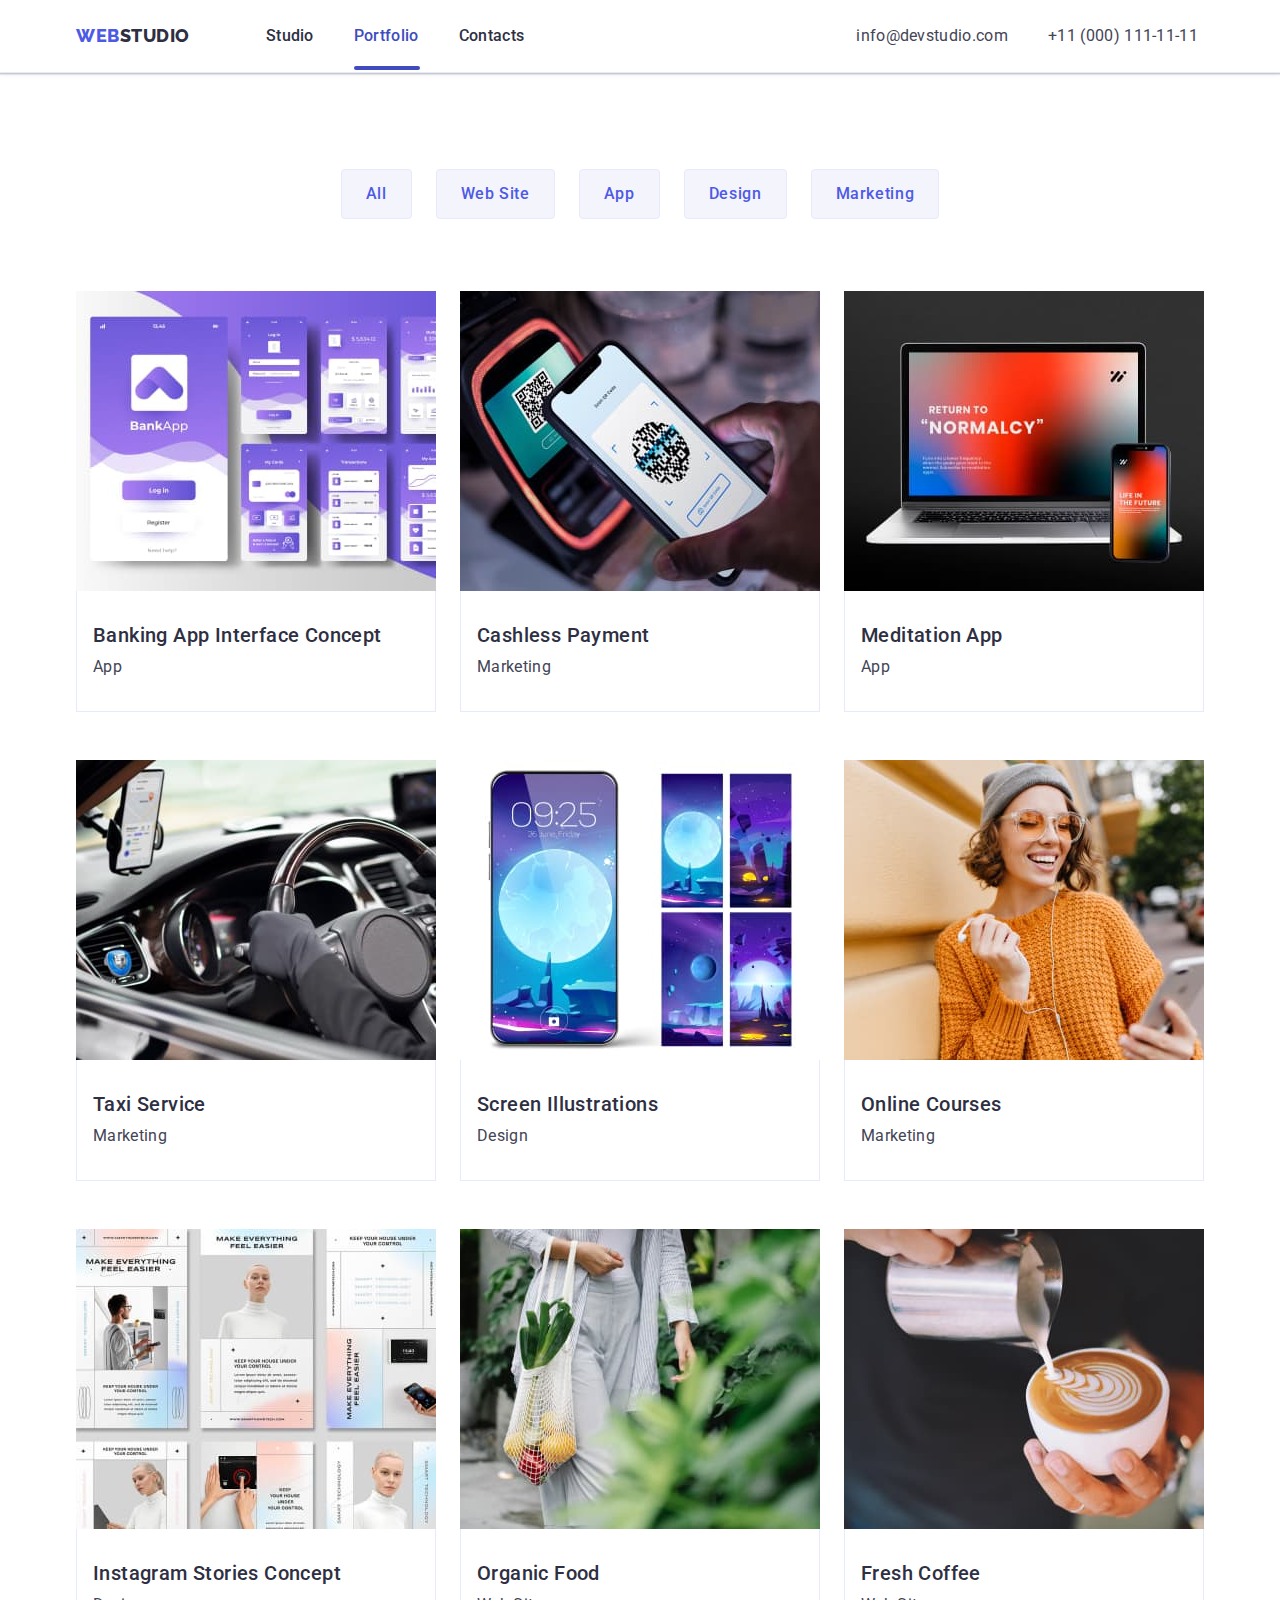
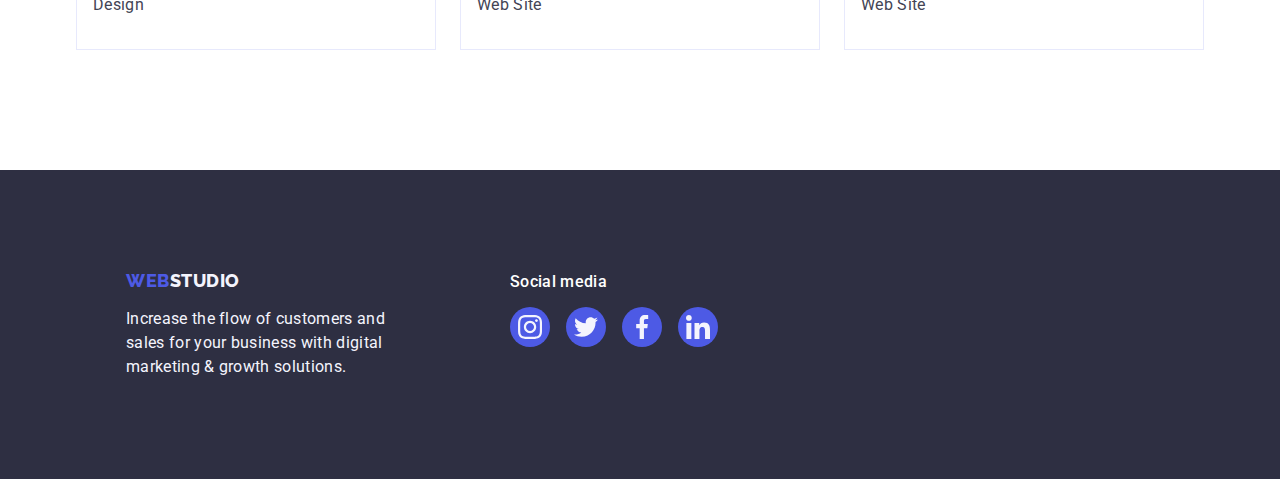
==== commit 7d6fdbac: "fix 3" ====
--- a/portfolio.html
+++ b/portfolio.html
@@ -206,56 +206,48 @@
     <!-- footer -->
     <footer class="footer">
         <div class="container footer-container">
-            <div>
+            <div class="footer-container-primary">
                 <a href="./index.html" class="footer-logo footer-link">Web<span class="footer-logo-studio">Studio</span>
                 </a>
                 <p class="footer-text">Increase the flow of customers and sales for your business with digital marketing
                     &
                     growth solutions.</p>
             </div>
+
+            <!-- logo block -->
             <div class="block-footer-icon">
-
-                <h3 class="footer-social-title">Social media</h3>
-
+                <p class="footer-social-title">Social media</p>
                 <ul class="footer-icon-list">
-                    <li>
-                        <a href="https://www.instagram.com">
-                            <div class="icon footer-icon-bg">
-                                <svg class="footer-icon">
-                                    <use href="./images/icons.svg#instagram-footer" width="24" height="24">
-                                    </use>
-                                </svg>
-                            </div>
-                        </a>
-                    </li>
-                    <li>
-                        <a href="https://www.twitter.com">
-                            <div class="icon footer-icon-bg">
-                                <svg class="footer-icon">
-                                    <use href="./images/icons.svg#twitter-footer" width="24" height="24">
-                                    </use>
-                                </svg>
-                            </div>
-                        </a>
-                    </li>
-                    <li>
-                        <a href="https://www.facebook.com">
-                            <div class="icon footer-icon-bg">
-                                <svg class="footer-icon">
-                                    <use href="./images/icons.svg#facebook-footer" width="24" height="24">
-                                    </use>
-                                </svg>
-                            </div>
-                        </a>
-                    </li>
-                    <li>
-                        <a href="https://www.linkedin.com">
-                            <div class="icon footer-icon-bg">
-                                <svg class="footer-icon">
-                                    <use href="./images/icons.svg#linkedin-footer" width="24" height="24">
-                                    </use>
-                                </svg>
-                            </div>
+                    <li class="footer-icon-item">
+                        <a href="https://www.instagram.com" class="footer-icon-link">
+                            <svg class="footer-icon" width="24" height="24">
+                                <use href="./images/icons.svg#instagram-footer">
+                                </use>
+                            </svg>
+                        </a>
+                    </li>
+                    <li class="footer-icon-item">
+                        <a href="https://www.twitter.com" class="footer-icon-link">
+                            <svg class="footer-icon" width="24" height="24">
+                                <use href="./images/icons.svg#twitter-footer">
+                                </use>
+                            </svg>
+                        </a>
+                    </li>
+                    <li class="footer-icon-item">
+                        <a href="https://www.facebook.com" class="footer-icon-link">
+                            <svg class="footer-icon" width="24" height="24">
+                                <use href="./images/icons.svg#facebook-footer">
+                                </use>
+                            </svg>
+                        </a>
+                    </li>
+                    <li class="footer-icon-item">
+                        <a href="https://www.linkedin.com" class="footer-icon-link">
+                            <svg class="footer-icon" width="24" height="24">
+                                <use href="./images/icons.svg#linkedin-footer">
+                                </use>
+                            </svg>
                         </a>
                     </li>
                 </ul>
--- a/css/styles.css
+++ b/css/styles.css
@@ -6,6 +6,8 @@
     --footer-text-color: #F4F4FD;
     --button-border-color: #e7e9fc;
     --ocean-link-color: #404BBF;
+    --logo-color: #8E8F99;
+    --white-color: #FFFFFF;
 }
 
 body {
@@ -124,16 +126,6 @@
 
 /* ???????????? */
 
-.link-active-studio {
-    transition: color 250ms cubic-bezier(0.4, 0, 0.2, 1);
-    position: relative;
-}
-
-.link-active-portfolio {
-    transition: color 250ms cubic-bezier(0.4, 0, 0.2, 1);
-    position: relative;
-}
-
 .link-active-studio::after {
     content: "";
     position: absolute;
@@ -177,6 +169,21 @@
     padding: 24px 0;
 }
 
+/* active link */
+.link-active-studio {
+    transition: color 250ms cubic-bezier(0.4, 0, 0.2, 1);
+    position: relative;
+    color: #404bbf;
+}
+
+.link-active-portfolio {
+    transition: color 250ms cubic-bezier(0.4, 0, 0.2, 1);
+    position: relative;
+    color: #404bbf;
+}
+
+/* active link */
+
 .nav-link:hover {
     color: #404bbf;
 }
@@ -390,7 +397,7 @@
     text-align: center;
     letter-spacing: 0.02em;
     text-transform: capitalize;
-    color: #2E2F42;
+    color: var(--navbar-color);
     margin-bottom: 72px;
 }
 
@@ -406,18 +413,15 @@
     text-align: center;
     background: #FFFFFF;
     width: calc((100% - 3 * 24px) / 4);
-
     box-shadow: 0px 1px 6px rgba(46, 47, 66, 0.08), 0px 1px 1px rgba(46, 47, 66, 0.16), 0px 2px 1px rgba(46, 47, 66, 0.08);
     border-radius: 0px 0px 4px 4px;
 }
 
 .team-card-container {
-    padding: 32px 16px;
-}
-
-.our-team-container {
     padding: 32px 0;
 }
+
+.our-team-container {}
 
 .team-list-name {
     font-style: normal;
@@ -441,31 +445,42 @@
 }
 
 .team-icon {
-    position: absolute;
     left: 30%;
     right: 30%;
     top: 30%;
     bottom: 30%;
     max-width: 16px;
     max-height: 16px;
-}
-
-.team-icon-bg {
+    fill: var(--footer-text-color);
+}
+
+
+.team-block-icon {}
+
+.team-block-icon-list {
+    display: flex;
+    gap: 24px;
+    padding: 0;
+    justify-content: center;
+}
+
+.team-logo-link {
+    width: 40px;
+    height: 40px;
     background-color: var(--primary-brand-color);
     border-radius: 50%;
-    width: 40px;
-    height: 40px;
-    position: relative;
-}
-
-.team-icon-bg:hover {
+    display: flex;
+    align-items: center;
+    justify-content: center;
+}
+
+
+.team-logo-link:hover {
     background-color: var(--ocean-link-color);
-    ;
-}
-
-.team-block-icon {
-    display: flex;
-    gap: 24px;
+}
+
+.team-logo-link:focus {
+    background-color: var(--ocean-link-color);
 }
 
 /* Section customers */
@@ -473,7 +488,7 @@
     padding: 120px 0;
 }
 
-.customers-block-icon {
+.customers-list {
     display: flex;
     gap: 24px;
     justify-content: center;
@@ -481,18 +496,46 @@
     padding: 0;
 }
 
-.block-icon {
+.customers-item {
+    width: calc((100% - 120px) / 6);
+    height: 88px;
+}
+
+.customers-link {
+    width: 100%;
+    height: 100%;
     border: 1px solid #8E8F99;
     border-radius: 4px;
+    display: flex;
+    align-items: center;
+    justify-content: center;
+    color: var(--logo-color);
+}
+
+.customers-link:hover {
+    border-color: #404BBF;
+    color: #404BBF;
+    fill: #404BBF;
+}
+
+.customers-link:focus {
+    border-color: #404BBF;
+    color: #404BBF;
+    fill: #404BBF;
+}
+
+.customers-link:active {
+    border-color: #404BBF;
+    color: #404BBF;
+    fill: #404BBF;
+}
+
+.block-icon {
+    border-radius: 4px;
     width: 168px;
-    height: 88px;
     padding: 16px 32px;
-
-}
-
-.block-icon:hover {
-    border: 1px solid var(--ocean-link-color);
-}
+}
+
 
 .block-icon:hover .logo-customers {
     fill: var(--ocean-link-color);
@@ -501,7 +544,7 @@
 .logo-customers {
     width: 104px;
     height: 56px;
-    fill: #8E8F99;
+    fill: currentColor;
 }
 
 .logo-customers:hover {}
@@ -512,6 +555,8 @@
 .footer {
     background: #2E2F42;
     padding: 100px 0;
+    padding-left: 100px;
+
 }
 
 .footer-logo {
@@ -545,38 +590,56 @@
 
 .footer-container {
     display: flex;
-    gap: 120px;
-}
-
-.footer-icon-bg {
-    background-color: var(--primary-brand-color);
-    border-radius: 50%;
+    align-items: baseline
+}
+
+.footer-container-primary {
+    margin-right: 120px;
+}
+
+/* icon block */
+.block-footer-icon {}
+
+
+.footer-icon {
+    fill: var(--footer-text-color);
+}
+
+.footer-icon-list {
+    display: flex;
+    gap: 16px;
+    align-items: center;
+    justify-content: center;
+    padding: 0;
+
+}
+
+.footer-icon-item {
     width: 40px;
     height: 40px;
     position: relative;
 }
 
-.footer-icon-bg:hover {
-    background-color: #31D0AA;
-}
-
-.footer-icon {
-    position: absolute;
-    left: 20%;
-    right: 20%;
-    top: 20%;
-    bottom: 20%;
-    max-width: 24px;
-    max-height: 24px;
-}
-
-.footer-icon-list {
-    display: flex;
-    gap: 24px;
+.footer-icon-link {
+    width: 100%;
+    height: 100%;
+    display: flex;
+    background-color: var(--primary-brand-color);
+    border-radius: 50%;
     align-items: center;
     justify-content: center;
-    padding: 0;
-    margin-top: 16px;
+}
+
+.footer-icon-link:hover {
+    background-color: #31D0AA;
+}
+
+.footer-icon-link:focus {
+    background-color: #31D0AA;
+}
+
+.footer-icon-link:active {
+    background-color: #31D0AA;
 }
 
 .footer-social-title {
@@ -584,12 +647,12 @@
     font-size: 16px;
     letter-spacing: 0.02em;
     line-height: 1, 5;
-    color: #FFFFFF;
-    margin: 0;
+    color: var(--white-color);
+    margin-bottom: 16px;
     padding: 0;
 }
 
-.block-footer-icon {}
+
 
 /*=============================================
 =               Portfolio page                =
@@ -752,25 +815,24 @@
 
 .is-hidden {
     visibility: hidden;
-    opacity: unset;
-    pointer-events: fill;
-}
-
-.modal-container {}
-
-.backdrop {
-    background: rgba(46, 47, 66, 0.4);
+    opacity: 0;
+    pointer-events: none;
+}
+
+.modal-container {
     position: fixed;
+    top: 0;
+    left: 0;
     width: 100%;
     height: 100%;
-    cursor: pointer;
-    z-index: 1;
+    background-color: rgba(46, 47, 66, 0.4);
+    transition: opacity 250ms cubic-bezier(0.4, 0, 0.2, 1), visibility 250ms cubic-bezier(0.4, 0, 0.2, 1);
 }
 
 .modal-active {
     position: absolute;
     width: 408px;
-    height: 584px;
+    min-height: 584px;
 
     top: 50%;
     left: 50%;
@@ -778,7 +840,7 @@
     cursor: default;
     display: flex;
     justify-content: end;
-    transform: translate(-50%, -50%);
+    transform: translate(-50%, -50%) scale(1);
 
 
     background: #FCFCFC;
@@ -787,27 +849,53 @@
 
     padding-top: 24px;
     padding-right: 24px;
+
+    transition: transform 250ms cubic-bezier(0.4, 0, 0.2, 1);
 }
 
 .close-btn {
-
-    right: 5px;
-    top: 5px;
+    position: absolute;
+    top: 24px;
+    right: 24px;
     width: 24px;
     height: 24px;
+
     cursor: pointer;
-    background: #E7E9FC;
+    background-color: #E7E9FC;
     border: 1px solid rgba(0, 0, 0, 0.1);
     border-radius: 50%;
     display: flex;
     justify-content: center;
     align-items: center;
-    padding: 8px;
+    padding: 0px;
+
+    transition: background-color 250ms cubic-bezier(0.4, 0, 0.2, 1), border 250ms cubic-bezier(0.4, 0, 0.2, 1);
+}
+
+.close-btn:hover {
+    background-color: #404bbf;
+    border: none;
+}
+
+.close-btn:focus {
+    background-color: #404bbf;
+    border: none;
 }
 
 .close-btn-svg {
     padding: 0;
     margin: 0;
-}
+    transition: fill 250ms cubic-bezier(0.4, 0, 0.2, 1);
+}
+
+.close-btn:hover .close-btn-svg {
+    fill: #ffffff
+}
+
+.close-btn:focus .close-btn-svg {
+    fill: #ffffff
+}
+
+
 
 /* modal????????????????? */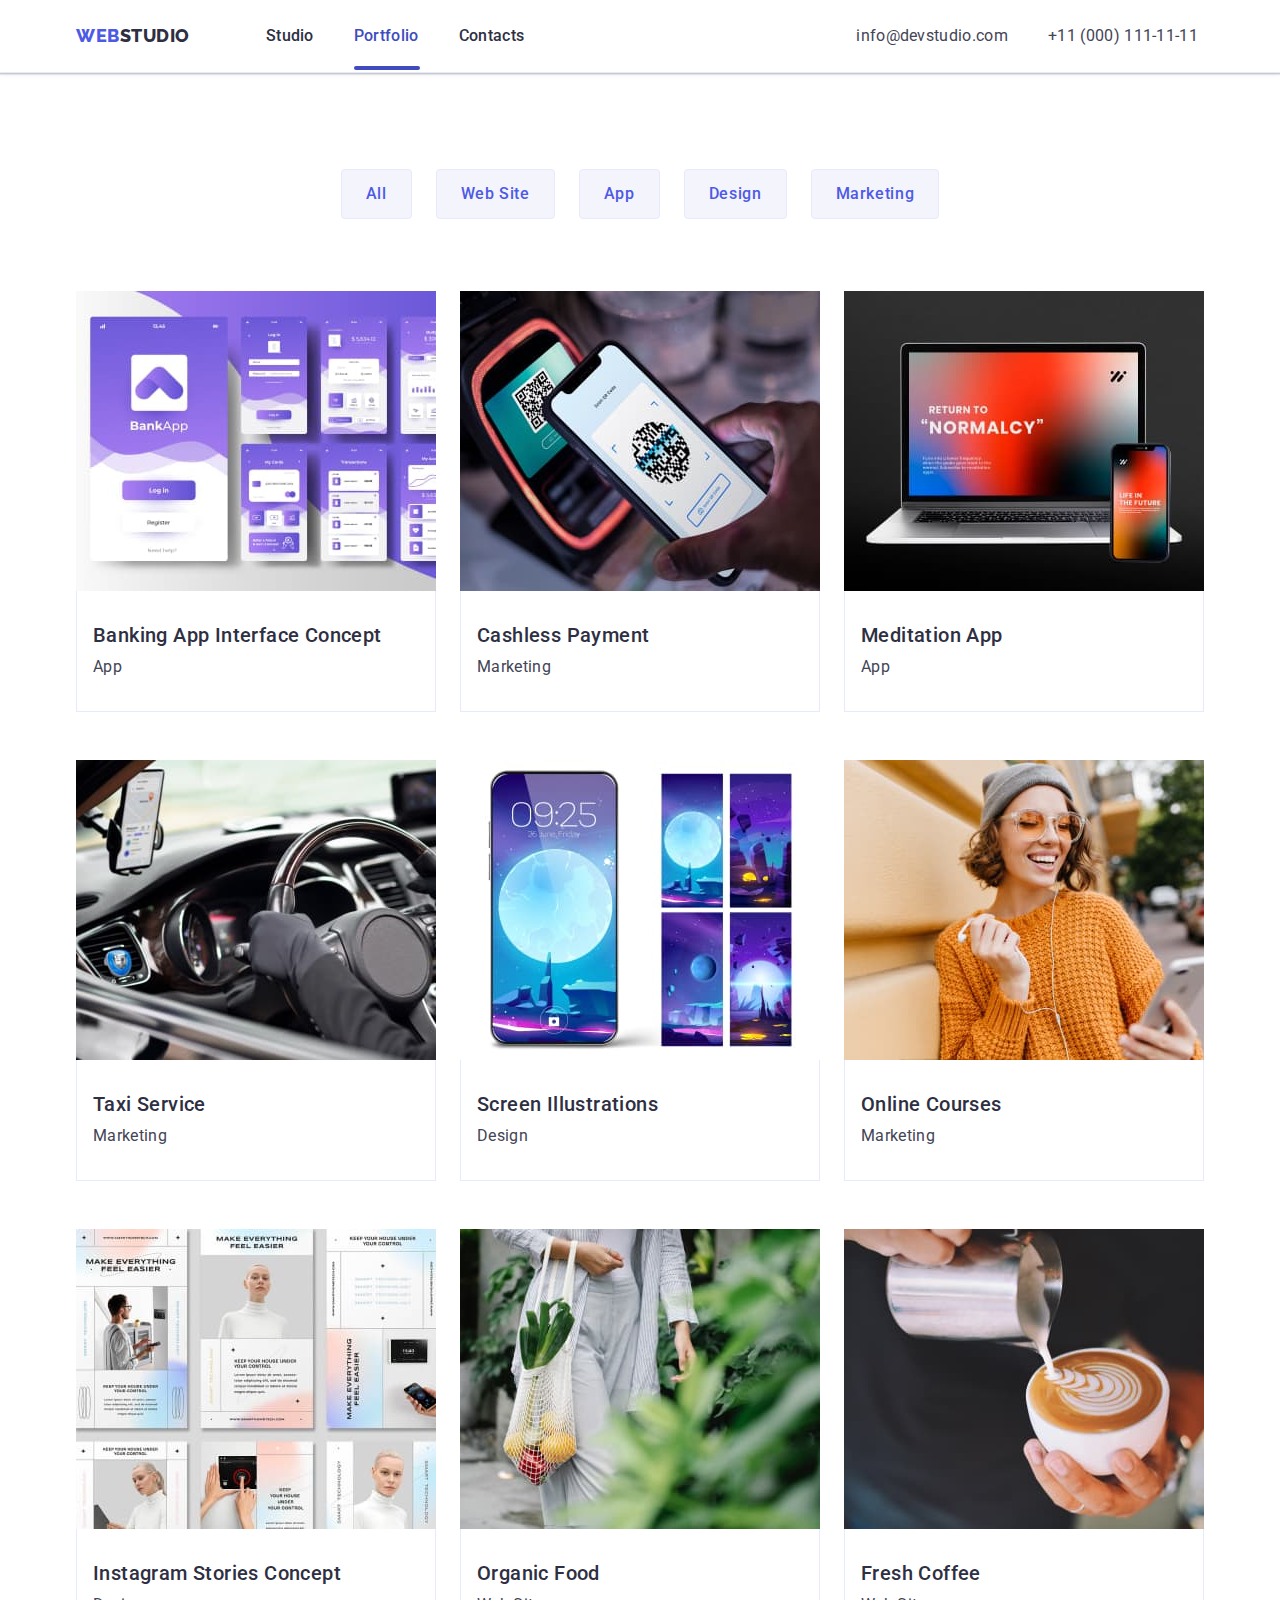
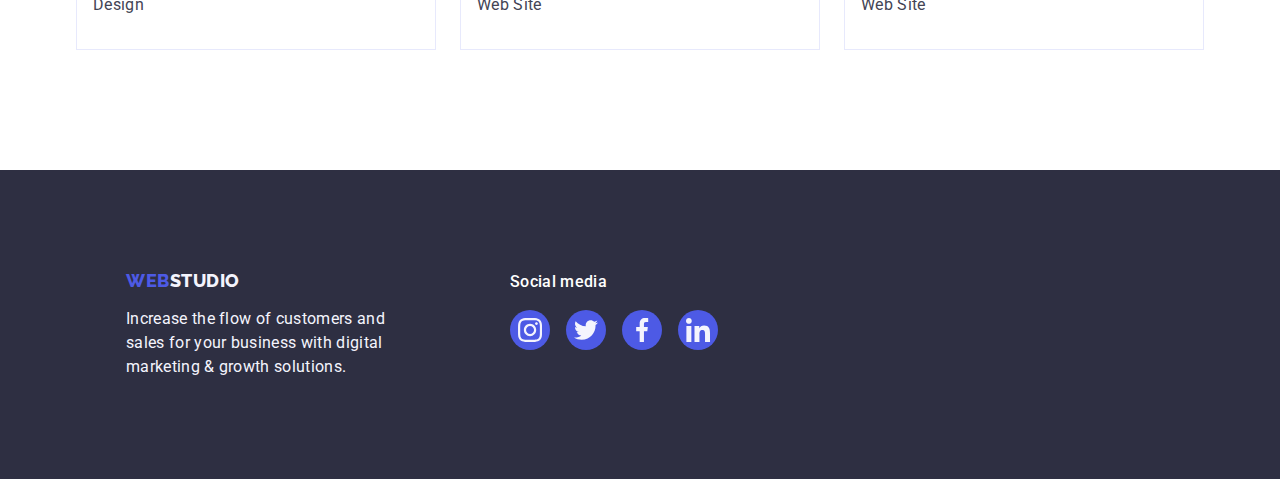
==== commit 61995492: "final fix" ====
--- a/portfolio.html
+++ b/portfolio.html
@@ -63,27 +63,28 @@
                 <!-- row1 -->
                 <ul class="row-list list">
                     <li class="row-list-item ">
-                        <a href="" class="link">
+                        <a href="" class="link row-link">
                             <div class="overlay-box">
                                 <img src="./images/Portfolio/img1-1.jpg" alt="bank app" width="360" height="300">
-                                <div class="overlay">14 Stylish and User-Friendly App Design Concepts · Task Manager App
-                                    · Calorie Tracker App · Exotic Fruit Ecommerce App ·
-                                    Cloud Storage App</div>
+                                <p class="overlay-text">14 Stylish and User-Friendly App Design Concepts · Task
+                                    Manager App
+                                    · Calorie Tracker App · Exotic Fruit Ecommerce App ·
+                                    Cloud Storage App</p>
                             </div>
                             <div class="project-card-container">
                                 <h2 class="project-card-title">Banking App Interface Concept</h2>
                                 <p class="project-card-text">App</p>
                             </div>
-
-                        </a>
-                    </li>
-                    <li class="row-list-item">
-                        <a href="" class="link">
+                        </a>
+                    </li>
+                    <li class="row-list-item">
+                        <a href="" class="link row-link">
                             <div class="overlay-box">
                                 <img src="./images/Portfolio/img1-2.jpg" alt="payment" width="360" height="300">
-                                <div class="overlay">14 Stylish and User-Friendly App Design Concepts · Task Manager App
-                                    · Calorie Tracker App · Exotic Fruit Ecommerce App ·
-                                    Cloud Storage App</div>
+                                <p class="overlay-text">14 Stylish and User-Friendly App Design Concepts · Task Manager
+                                    App
+                                    · Calorie Tracker App · Exotic Fruit Ecommerce App ·
+                                    Cloud Storage App/p>
                             </div>
                             <div class="project-card-container">
                                 <h2 class="project-card-title">Cashless Payment</h2>
@@ -92,12 +93,13 @@
                         </a>
                     </li>
                     <li class="row-list-item">
-                        <a href="" class="link">
+                        <a href="" class="link row-link">
                             <div class="overlay-box">
                                 <img src="./images/Portfolio/img1-3.jpg" alt="meditation app" width="360" height="300">
-                                <div class="overlay">14 Stylish and User-Friendly App Design Concepts · Task Manager App
-                                    · Calorie Tracker App · Exotic Fruit Ecommerce App ·
-                                    Cloud Storage App</div>
+                                <p class="overlay-text">14 Stylish and User-Friendly App Design Concepts · Task Manager
+                                    App
+                                    · Calorie Tracker App · Exotic Fruit Ecommerce App ·
+                                    Cloud Storage App</p>
                             </div>
                             <div class="project-card-container">
                                 <h2 class="project-card-title">Meditation App</h2>
@@ -105,14 +107,15 @@
                             </div>
                         </a>
                     </li>
-
-                    <li class="row-list-item">
-                        <a href="" class="link">
+                    <!-- row2 -->
+                    <li class="row-list-item">
+                        <a href="" class="link row-link">
                             <div class="overlay-box">
                                 <img src="./images/Portfolio/img2-1.jpg" alt="taxi driver" width="360" height="300">
-                                <div class="overlay">14 Stylish and User-Friendly App Design Concepts · Task Manager App
-                                    · Calorie Tracker App · Exotic Fruit Ecommerce App ·
-                                    Cloud Storage App</div>
+                                <p class="overlay-text">14 Stylish and User-Friendly App Design Concepts · Task Manager
+                                    App
+                                    · Calorie Tracker App · Exotic Fruit Ecommerce App ·
+                                    Cloud Storage App</p>
                             </div>
                             <div class="project-card-container">
                                 <h2 class="project-card-title">Taxi Service</h2>
@@ -121,13 +124,14 @@
                         </a>
                     </li>
                     <li class="row-list-item">
-                        <a href="" class="link">
+                        <a href="" class="link row-link">
                             <div class="overlay-box">
                                 <img src="./images/Portfolio/img2-2.jpg" alt="screen illustrations" width="360"
                                     height="300">
-                                <div class="overlay">14 Stylish and User-Friendly App Design Concepts · Task Manager App
-                                    · Calorie Tracker App · Exotic Fruit Ecommerce App ·
-                                    Cloud Storage App</div>
+                                <p class="overlay-text">14 Stylish and User-Friendly App Design Concepts · Task Manager
+                                    App
+                                    · Calorie Tracker App · Exotic Fruit Ecommerce App ·
+                                    Cloud Storage App</p>
                             </div>
                             <div class="project-card-container">
                                 <h2 class="project-card-title">Screen Illustrations</h2>
@@ -136,13 +140,14 @@
                         </a>
                     </li>
                     <li class="row-list-item">
-                        <a href="" class="link">
+                        <a href="" class="link row-link">
                             <div class="overlay-box">
                                 <img src="./images/Portfolio/img2-3.jpg" alt="woman with phone" width="360"
                                     height="300">
-                                <div class="overlay">14 Stylish and User-Friendly App Design Concepts · Task Manager App
-                                    · Calorie Tracker App · Exotic Fruit Ecommerce App ·
-                                    Cloud Storage App</div>
+                                <p class="overlay-text">14 Stylish and User-Friendly App Design Concepts · Task Manager
+                                    App
+                                    · Calorie Tracker App · Exotic Fruit Ecommerce App ·
+                                    Cloud Storage App</p>
                             </div>
                             <div class="project-card-container">
                                 <h2 class="project-card-title">Online Courses</h2>
@@ -150,16 +155,17 @@
                             </div>
                         </a>
                     </li>
-
-                    <li class="row-list-item">
-                        <a href="" class="link">
+                    <!-- row 3 -->
+                    <li class="row-list-item">
+                        <a href="" class="link row-link">
                             <div class="overlay-box">
 
                                 <img src="./images/Portfolio/img3-1.jpg" alt="Instagram Stories" width="360"
                                     height="300">
-                                <div class="overlay">14 Stylish and User-Friendly App Design Concepts · Task Manager App
-                                    · Calorie Tracker App · Exotic Fruit Ecommerce App ·
-                                    Cloud Storage App</div>
+                                <p class="overlay-text">14 Stylish and User-Friendly App Design Concepts · Task Manager
+                                    App
+                                    · Calorie Tracker App · Exotic Fruit Ecommerce App ·
+                                    Cloud Storage App</p>
                             </div>
                             <div class="project-card-container">
                                 <h2 class="project-card-title">Instagram Stories Concept</h2>
@@ -168,12 +174,13 @@
                         </a>
                     </li>
                     <li class="row-list-item">
-                        <a href="" class="link">
+                        <a href="" class="link row-link">
                             <div class="overlay-box">
                                 <img src="./images/Portfolio/img3-2.jpg" alt="Organic Food" width="360" height="300">
-                                <div class="overlay">14 Stylish and User-Friendly App Design Concepts · Task Manager App
-                                    · Calorie Tracker App · Exotic Fruit Ecommerce App ·
-                                    Cloud Storage App</div>
+                                <p class="overlay-text">14 Stylish and User-Friendly App Design Concepts · Task Manager
+                                    App
+                                    · Calorie Tracker App · Exotic Fruit Ecommerce App ·
+                                    Cloud Storage App</p>
                             </div>
                             <div class="project-card-container">
                                 <h2 class="project-card-title">Organic Food</h2>
@@ -182,12 +189,13 @@
                         </a>
                     </li>
                     <li class="row-list-item">
-                        <a href="" class="link">
+                        <a href="" class="link row-link">
                             <div class="overlay-box">
                                 <img src="./images/Portfolio/img3-3.jpg" alt="Fresh Coffee" width="360" height="300">
-                                <div class="overlay">14 Stylish and User-Friendly App Design Concepts · Task Manager App
-                                    · Calorie Tracker App · Exotic Fruit Ecommerce App ·
-                                    Cloud Storage App</div>
+                                <p class="overlay-text">14 Stylish and User-Friendly App Design Concepts · Task Manager
+                                    App
+                                    · Calorie Tracker App · Exotic Fruit Ecommerce App ·
+                                    Cloud Storage App</p>
                             </div>
                             <div class="project-card-container">
                                 <h2 class="project-card-title">Fresh Coffee</h2>
@@ -219,7 +227,7 @@
                 <p class="footer-social-title">Social media</p>
                 <ul class="footer-icon-list">
                     <li class="footer-icon-item">
-                        <a href="https://www.instagram.com" class="footer-icon-link">
+                        <a href="https://www.instagram.com" class="footer-icon-link" target="_blank">
                             <svg class="footer-icon" width="24" height="24">
                                 <use href="./images/icons.svg#instagram-footer">
                                 </use>
@@ -227,7 +235,7 @@
                         </a>
                     </li>
                     <li class="footer-icon-item">
-                        <a href="https://www.twitter.com" class="footer-icon-link">
+                        <a href="https://www.twitter.com" class="footer-icon-link" target="_blank">
                             <svg class="footer-icon" width="24" height="24">
                                 <use href="./images/icons.svg#twitter-footer">
                                 </use>
@@ -235,7 +243,7 @@
                         </a>
                     </li>
                     <li class="footer-icon-item">
-                        <a href="https://www.facebook.com" class="footer-icon-link">
+                        <a href="https://www.facebook.com" class="footer-icon-link" target="_blank">
                             <svg class="footer-icon" width="24" height="24">
                                 <use href="./images/icons.svg#facebook-footer">
                                 </use>
@@ -243,7 +251,7 @@
                         </a>
                     </li>
                     <li class="footer-icon-item">
-                        <a href="https://www.linkedin.com" class="footer-icon-link">
+                        <a href="https://www.linkedin.com" class="footer-icon-link" target="_blank">
                             <svg class="footer-icon" width="24" height="24">
                                 <use href="./images/icons.svg#linkedin-footer">
                                 </use>
--- a/css/styles.css
+++ b/css/styles.css
@@ -53,18 +53,6 @@
     text-decoration: none;
 }
 
-.link:hover {
-    color: var(--ocean-link-color);
-}
-
-.link:active {
-    color: var(--ocean-link-color);
-}
-
-.link:focus {
-    color: var(--ocean-link-color);
-}
-
 img {
     display: block;
 }
@@ -472,6 +460,7 @@
     display: flex;
     align-items: center;
     justify-content: center;
+    transition: background-color 250ms cubic-bezier(0.4, 0, 0.2, 1);
 }
 
 
@@ -572,7 +561,6 @@
 
 .footer-logo-studio {
     color: #f4f4fd;
-
 }
 
 .footer-link {
@@ -618,6 +606,7 @@
     width: 40px;
     height: 40px;
     position: relative;
+
 }
 
 .footer-icon-link {
@@ -628,6 +617,7 @@
     border-radius: 50%;
     align-items: center;
     justify-content: center;
+    transition: background-color 250ms cubic-bezier(0.4, 0, 0.2, 1);
 }
 
 .footer-icon-link:hover {
@@ -646,7 +636,7 @@
     font-weight: 500;
     font-size: 16px;
     letter-spacing: 0.02em;
-    line-height: 1, 5;
+    line-height: 1.5;
     color: var(--white-color);
     margin-bottom: 16px;
     padding: 0;
@@ -684,23 +674,24 @@
     padding: 12px 24px;
     border: 1px solid var(--button-border-color);
     border-radius: 4px;
-}
-
-.filter-button:hover {
+
+    transition: color 250ms cubic-bezier(0.4, 0, 0.2, 1),
+        background-color 250ms cubic-bezier(0.4, 0, 0.2, 1),
+        border-color 250ms cubic-bezier(0.4, 0, 0.2, 1),
+        box-shadow 250ms cubic-bezier(0.4, 0, 0.2, 1);
+}
+
+.filter-button:hover,
+.filter-button:focus,
+.filter-button:active {
     color: #FFFFFF;
     background-color: #404BBF;
     border: 1px solid transparent;
-}
-
-.filter-button:focus {
-    color: #FFFFFF;
-    background-color: #404BBF;
-    border: 1px solid transparent;
-}
-
-.filter-button:active {
-    color: #FFFFFF;
-}
+    box-shadow: 0px 3px 1px rgba(0, 0, 0, 0.1),
+        0px 2px 1px rgba(0, 0, 0, 0.08),
+        0px 2px 2px rgba(0, 0, 0, 0.12);
+}
+
 
 .row-list {
     display: flex;
@@ -708,14 +699,25 @@
     column-gap: 24px;
     row-gap: 48px;
     padding: 0;
+
+}
+
+.row-link {
+    display: block;
+    transition: box-shadow 250ms cubic-bezier(0.4, 0, 0.2, 1);
+}
+
+.row-link:hover,
+.row-link:focus {
+    box-shadow: 0px 1px 6px rgba(46, 47, 66, 0.08),
+        0px 1px 1px rgba(46, 47, 66, 0.16),
+        0px 2px 1px rgba(46, 47, 66, 0.08);
+    transform: translateY(0%);
 }
 
 .row-list-item {
     width: calc((100% - 48px)/3);
 }
-
-
-
 
 
 .row-list-item:hover,
@@ -747,42 +749,37 @@
     line-height: 1.5;
     letter-spacing: 0.02em;
     color: var(--text-color);
-}
-
+
+}
+
+.row-link:hover .overlay-text,
+.row-link:focus .overlay-text {
+    transform: translateY(0%);
+}
 
 /* overlay */
+.overlay-text {
+    position: absolute;
+    top: 0;
+    font-size: 16px;
+    line-height: 1.5;
+    letter-spacing: 0.02em;
+    background-color: #4d5ae5;
+    height: 100%;
+    width: 100%;
+    transform: translateY(100%);
+    transition: transform 250ms cubic-bezier(0.4, 0, 0.2, 1);
+    color: var(--footer-text-color);
+    padding-top: 40px;
+    padding-left: 32px;
+    padding-right: 32px;
+}
+
 .overlay-box {
     position: relative;
     overflow: hidden;
 }
 
-.overlay {
-    position: absolute;
-    top: 0;
-    left: 0;
-    width: 100%;
-    height: 100%;
-    background-color: var(--primary-brand-color);
-    transform: translateY(100%);
-    transition: transform 250ms ease-in-out;
-    /* text */
-    font-family: 'Roboto';
-    font-style: normal;
-    font-weight: 400;
-    font-size: 16px;
-    line-height: 1.5;
-    letter-spacing: 0.02em;
-    color: #F4F4FD;
-    text-align: center;
-    padding-top: 40px;
-    padding-left: 32px;
-    padding-right: 32px;
-
-}
-
-.row-list-item:hover .overlay {
-    transform: translateY(0);
-}
 
 
 
